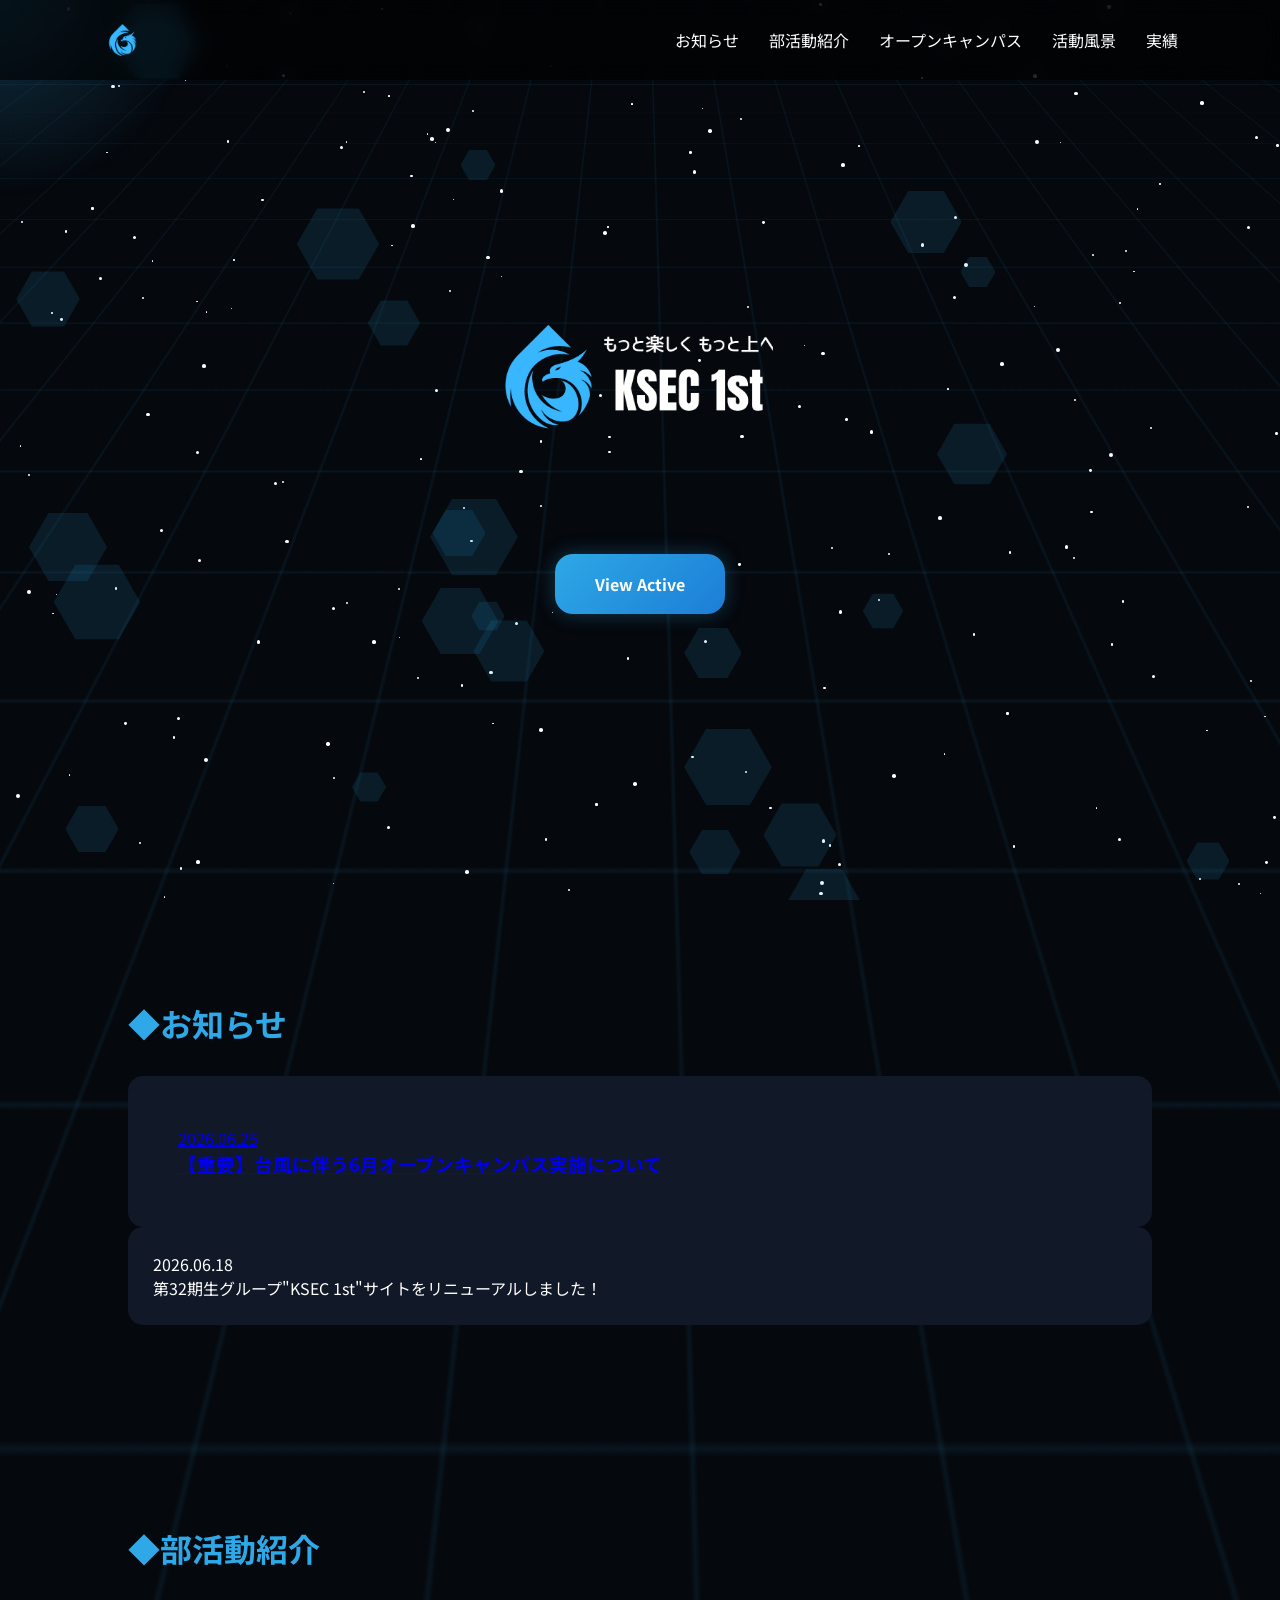
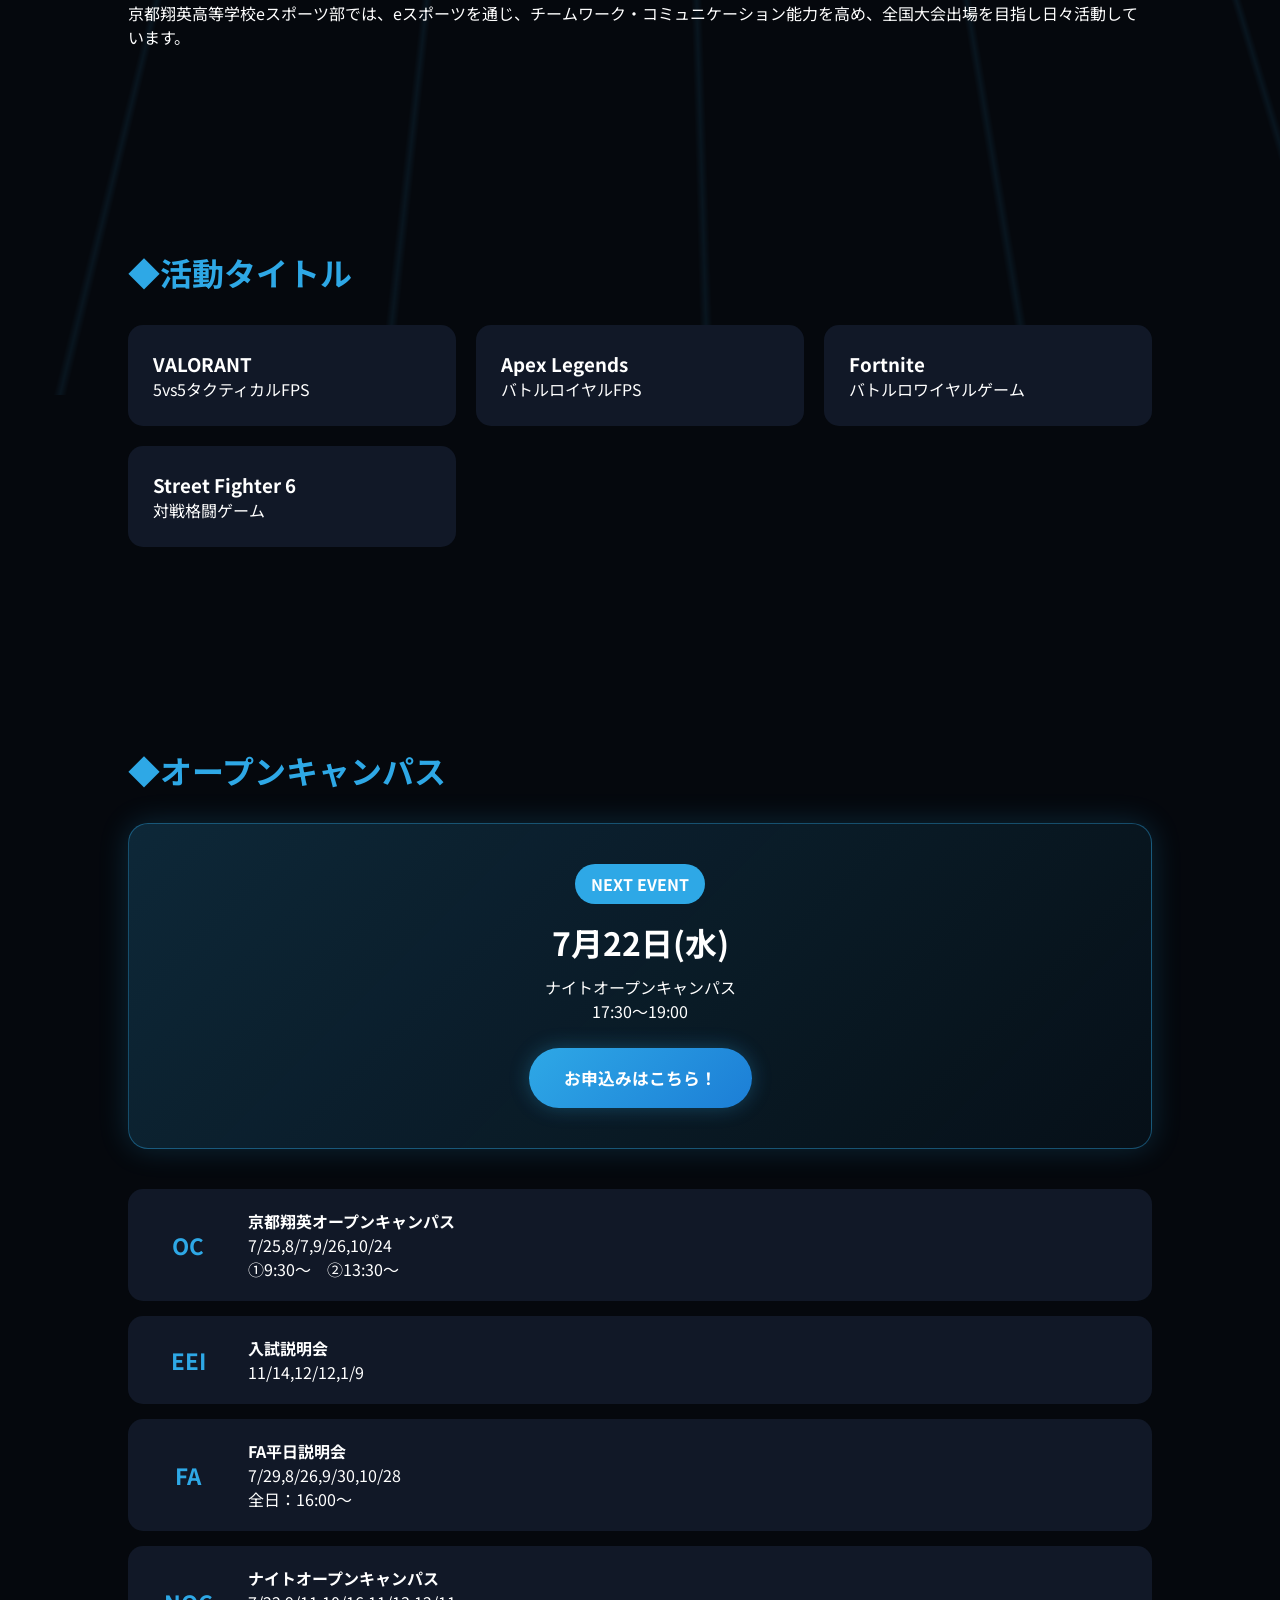
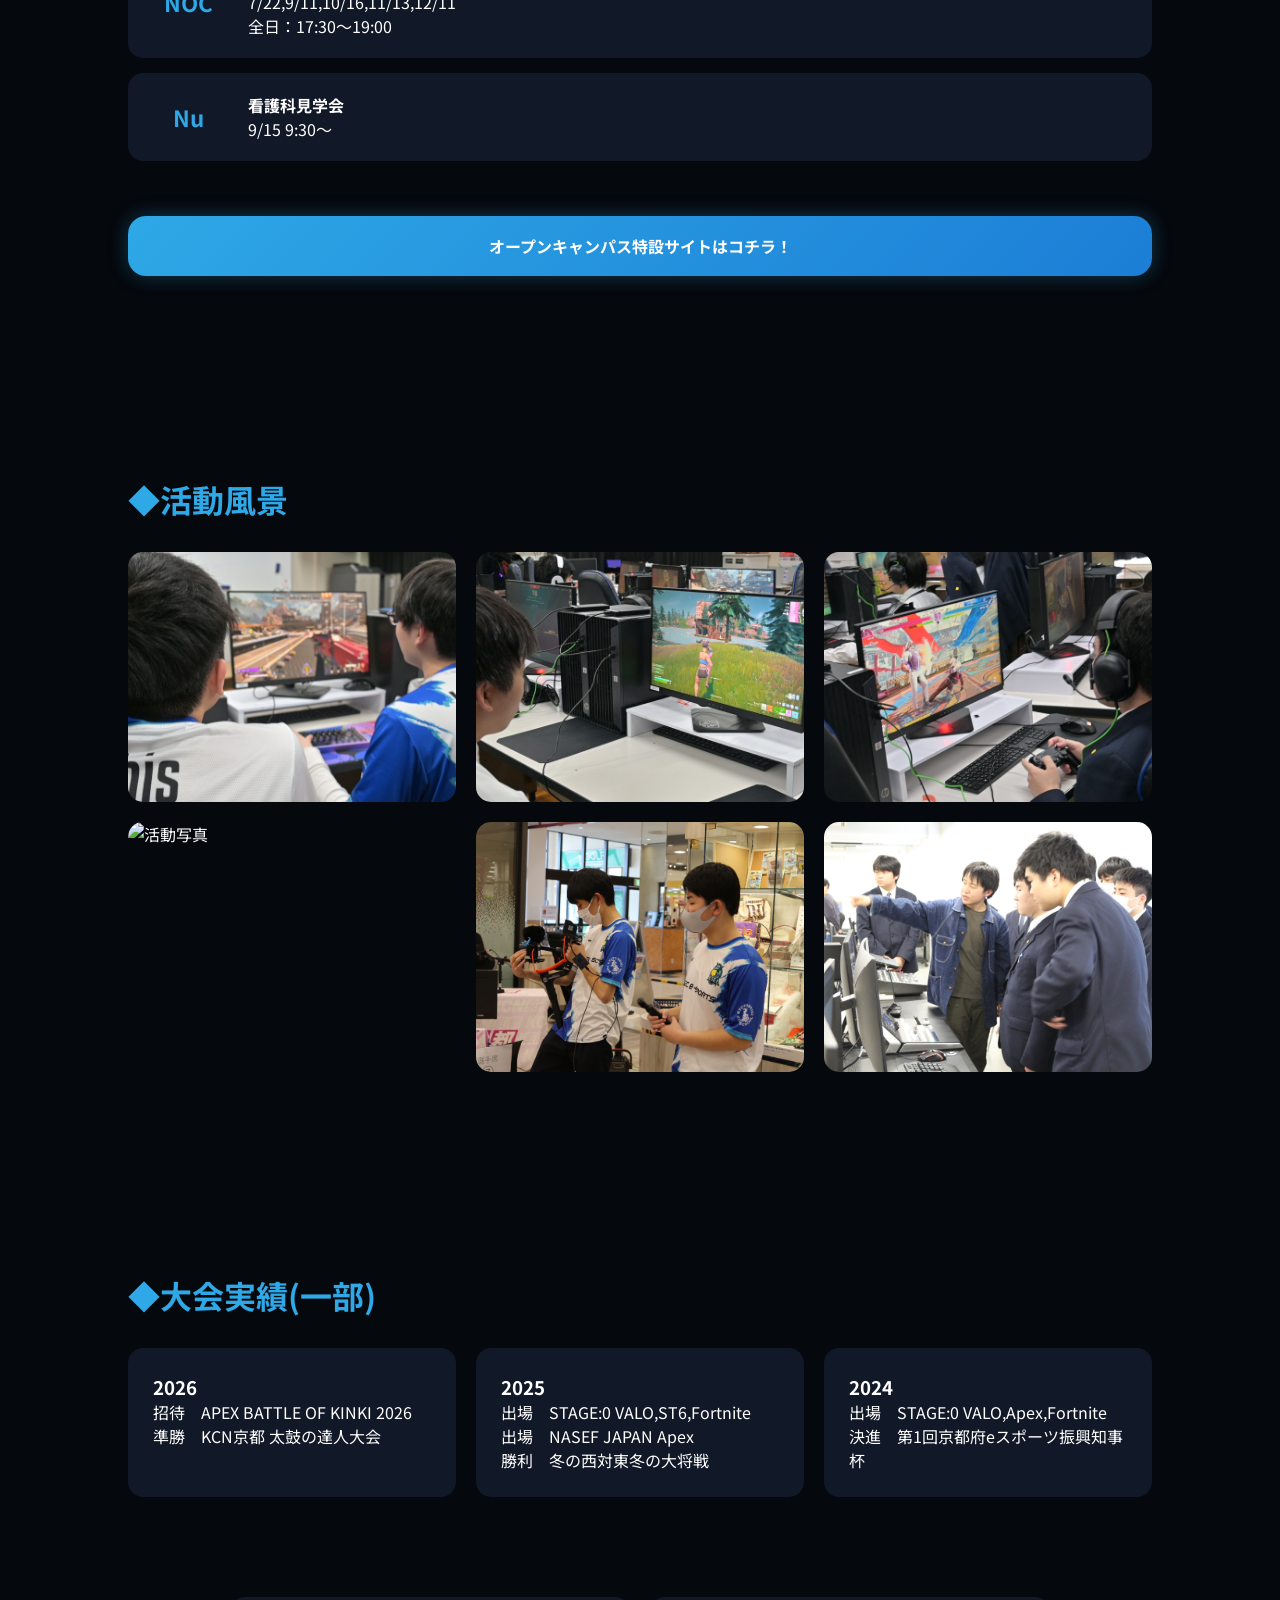
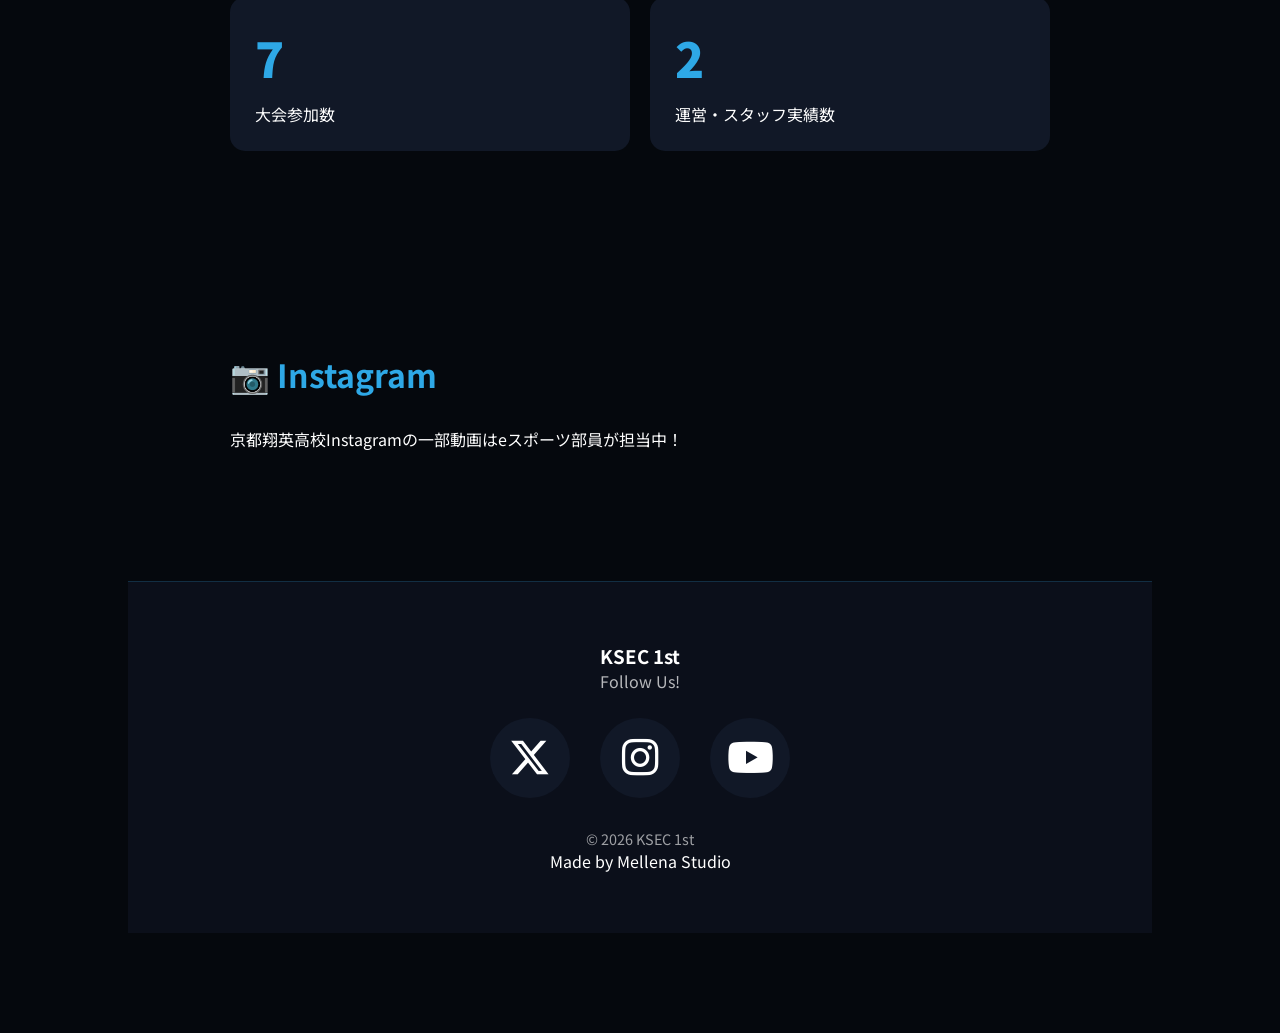
==== index.html @ f6743293 "Update index.html" ====
<!DOCTYPE html>
<html lang="ja">

<head>

<meta charset="UTF-8">
<meta name="viewport" content="width=device-width, initial-scale=1.0">

<title>KSEC 1st</title>

<link rel="stylesheet" href="style.css">

<link rel="preconnect" href="https://fonts.googleapis.com">
<link rel="preconnect" href="https://fonts.gstatic.com" crossorigin>

<link href="https://fonts.googleapis.com/css2?family=Noto+Sans+JP:wght@300;400;500;700;900&display=swap" rel="stylesheet">
<link
rel="stylesheet"
href="https://cdnjs.cloudflare.com/ajax/libs/font-awesome/6.5.2/css/all.min.css">

</head>

<body>

<!-- 星空 -->
<div id="stars"></div>

<!-- 3Dグリッド -->
<div class="grid-bg"></div>

<!-- 六角形 -->
<div id="particles"></div>

<!-- ネオンカーソル -->
<div id="cursor-glow"></div>

<header>

<div class="logo">

<img src="ksec-logo2.png" alt="KSEC">

</div>

<nav id="nav">

<a href="#news">お知らせ</a>

<a href="#about">部活動紹介</a>

<a href="#open-campus">オープンキャンパス</a>

<a href="#gallery">活動風景</a>

<a href="#results">実績</a>

</nav>

<div id="menuBtn" class="menu-btn">
☰
</div>

</header>

<!-- Hero -->

<section id="home" class="hero">

<img
src="ksec-logo.png"
alt="KSEC"
class="hero-logo glow-logo intro-logo">

<p class="catch">
もっと楽しく もっと上へ
</p>

<a href="#about" class="hero-btn">

</span>

View Active

</a>

</section>

<!-- News -->

<section id="news" class="fade">

<h2>◆お知らせ</h2>

<div class="news-wrapper">

<div class="news-card">

<a href="https://drive.google.com/file/d/1U4mfy_bOHEAbRYDK4AwfOE5Px_L6fiT7/view" class="news-link">
    <div class="news-card">
        <span class="news-date">
            2026.06.25
        </span>

        <h3>
            【重要】台風に伴う6月オープンキャンパス実施について
        </h3>
    </div>
</a>

</div>

</div>

<div class="news-card">
    
<span class="date">
2026.06.18
</span>

<p>
第32期生グループ"KSEC 1st"サイトをリニューアルしました！
</p>

</div>

</div>

</section>

<!-- About -->

<section id="about" class="fade">

<h2>◆部活動紹介</h2>

<p class="about-text">

</p>
京都翔英高等学校eスポーツ部では、eスポーツを通じ、チームワーク・コミュニケーション能力を高め、全国大会出場を目指し日々活動しています。
</p>

</section>

<!-- Games -->

<section id="games" class="fade">

<h2>◆活動タイトル</h2>

<div class="games-grid">

<div class="game-card">

<h3>VALORANT</h3>

<p>
5vs5タクティカルFPS
</p>

</div>

<div class="game-card">

<h3>Apex Legends</h3>

<p>
バトルロイヤルFPS
</p>

</div>

<div class="game-card">

<h3>Fortnite</h3>

<p>
バトルロワイヤルゲーム
</p>

</div>

<div class="game-card">

<h3>Street Fighter 6</h3>

<p>
対戦格闘ゲーム
</p>

</div>

</div>

</section>

<!-- Schedule -->

<section id="open-campus" class="fade">

  <h2>◆オープンキャンパス</h2>

  <!-- 次回開催 -->

  <div class="next-campus">

    <span class="badge">
      NEXT EVENT
    </span>

    <h3>
      7月22日(水)
    </h3>

    </h4>
      ナイトオープンキャンパス
    </h4>

    <p>
    17:30〜19:00
    </p>

<div class="campus-btn-wrapper">
    <a
      href="http://www.kyoto-shoei.ac.jp/%E5%85%A5%E8%A9%A6%E6%83%85%E5%A0%B1.html"
      target="_blank"
      class="campus-btn">

      お申込みはこちら！

    </a>
</div>

</div>

  <!-- 全日程 -->

  <div class="campus-list">

    <div class="campus-card">

       <span class="campus-date">
        OC
      </span>

      <div>
        <h4>京都翔英オープンキャンパス</h4>
        <p>7/25,8/7,9/26,10/24</p>
        </p>➀9:30～　➁13:30～</p>
      </div>

    </div>

    <div class="campus-card">

      <span class="campus-date">
        EEI
      </span>

      <div>
        <h4>入試説明会</h4>
        <p>11/14,12/12,1/9</p>
      </div>

    </div>

    <div class="campus-card">

      <span class="campus-date">
        FA
      </span>

      <div>
        <h4>FA平日説明会</h4>
        <p>7/29,8/26,9/30,10/28</p>
        </p>全日：16:00～</p>
      </div>

    </div>

    <div class="campus-card">

      <span class="campus-date">
        NOC
      </span>

      <div>
        <h4>ナイトオープンキャンパス</h4>
        <p>7/22,9/11,10/16,11/13,12/11</p>
        </p>全日：17:30～19:00</p>
      </div>

    </div>

    <div class="campus-card">

      <span class="campus-date">
        Nu
      </span>

      <div>
        <h4>看護科見学会</h4>
        <p>9/15 9:30〜</p>
      </div>

  </div>

 <div class="campus-btn-wrapper">

    <a href="open-campus.html" class="hero-btn">
        オープンキャンパス特設サイトはコチラ！
    </a>

</div>

</section>

<!-- Gallery -->

<section id="gallery" class="fade">

<h2>◆活動風景</h2>

<div class="gallery">

<img src="photo2.JPG" alt="活動写真">

<img src="photo4.JPG" alt="活動写真">

<img src="photo6.JPG" alt="活動写真">

<img src="photo1.jpg" alt="活動写真">

<img src="photo3.JPG" alt="活動写真">

<img src="photo5.JPG" alt="活動写真">

</div>

</section>

<!-- Results -->

<section id="results" class="fade">

<h2>◆大会実績(一部)</h2>

<div class="results-grid">

<div class="result-card">

<h3>2026</h3>

<p>
招待　APEX BATTLE OF KINKI 2026
</p>

<p>
準勝　KCN京都 太鼓の達人大会
</p>

</div>

<div class="result-card">

<h3>2025</h3>

<p>
出場　STAGE:0 VALO,ST6,Fortnite
</p>

<p>
出場　NASEF JAPAN Apex
</p>

<p>
勝利　冬の西対東冬の大将戦
</p>
</div>

<div class="result-card">

<h3>2024</h3>

<p>
出場　STAGE:0 VALO,Apex,Fortnite
</p>

<p>
決進　第1回京都府eスポーツ振興知事杯
</p>

</div>

</div>

<!-- Stats -->

<section class="stats fade">

<div class="stat-card">

<span class="counter" data-target="30">
0
</span>

<p>
大会参加数
</p>

</div>

<div class="stat-card">

<span class="counter" data-target="6">
0
</span>

<p>
運営・スタッフ実績数
</p>

</div>

</section>

<!-- Instagram -->

<section id="instagram" class="fade">

    <h2>📷 Instagram</h2>

    <p class="insta-text">

    </p>
        京都翔英高校Instagramの一部動画はeスポーツ部員が担当中！
    </p>

    <script src="https://static.elfsight.com/platform/platform.js" async></script>

    <div
        class="elfsight-app-819b31e4-24ea-409b-ba57-4400c24d11ab"
        data-elfsight-app-lazy>
    </div>

</section>

<footer>

    <h3>KSEC 1st</h3>

    <p class="footer-message">
        Follow Us!
    </p>

    <div class="social-links">

        <a href="https://x.com/kyoto_shoei"
           target="_blank"
           class="x">

            <i class="fa-brands fa-x-twitter"></i>

        </a>

        <a href="https://www.instagram.com/kyotoshoei_highschool_info/"
           target="_blank"
           class="instagram">

            <i class="fa-brands fa-instagram"></i>

        </a>

        <a href="https://www.youtube.com/@masayume6021"
           target="_blank"
           class="youtube">

            <i class="fa-brands fa-youtube"></i>

        </a>

    </div>

    <p class="copyright">
        © 2026 KSEC 1st
    </p>

    <p>
        Made by Mellena Studio
    </p>
</footer>

<script src="script.js"></script>

</body>

</html>
---- style.css ----
html,
body{
    overflow-x: clip;
}

/* ==========================
   RESET
========================== */

*{
margin:0;
padding:0;
box-sizing:border-box;
scroll-behavior:smooth;
}

:root{

--main:#2EA8E6;
--bg:#05080d;
--card:#111827;
--text:#ffffff;

}

body{

background:var(--bg);
color:var(--text);

font-family:
"Noto Sans JP",
sans-serif;

overflow-x:hidden;

}

/* ==========================
   星空
========================== */

#stars{

position:fixed;
top:0;
left:0;

width:100%;
height:100%;

z-index:-5;

pointer-events:none;

}

.star{

position:absolute;

background:white;

border-radius:50%;

animation:
twinkle 3s infinite alternate;

}

@keyframes twinkle{

0%{
opacity:.2;
}

100%{
opacity:1;
}

}

/* ==========================
   3D GRID
========================== */

.grid-bg{

position:fixed;

width:100%;
height:100%;

top:0;
left:0;

background:

linear-gradient(
rgba(46,168,230,.08) 1px,
transparent 1px
),

linear-gradient(
90deg,
rgba(46,168,230,.08) 1px,
transparent 1px
);

background-size:50px 50px;

transform:
perspective(1000px)
rotateX(70deg);

transform-origin:top;

animation:
gridMove 10s linear infinite;

z-index:-4;

}

@keyframes gridMove{

0%{
background-position:0 0;
}

100%{
background-position:0 50px;
}

}

/* ==========================
   HEX PARTICLES
========================== */

#particles{

position:fixed;

width:100%;
height:100%;

z-index:-3;

overflow:hidden;

pointer-events:none;

}

.hex{

position:absolute;

width:60px;
height:60px;

background:
rgba(46,168,230,.12);

clip-path:
polygon(
25% 6.7%,
75% 6.7%,
100% 50%,
75% 93.3%,
25% 93.3%,
0% 50%
);

animation:
floatHex linear infinite;

}

@keyframes floatHex{

0%{

transform:
translateY(0)
rotate(0deg);

}

50%{

transform:
translateY(-80px)
rotate(180deg);

}

100%{

transform:
translateY(0)
rotate(360deg);

}

}

/* ==========================
   CURSOR GLOW
========================== */

#cursor-glow{

position:fixed;

width:400px;
height:400px;

border-radius:50%;

background:
radial-gradient(
circle,
rgba(46,168,230,.25),
transparent 70%
);

pointer-events:none;

transform:
translate(-50%,-50%);

z-index:-1;

}

/* ==========================
   HEADER
========================== */

header{

position:fixed;

width:100%;

padding:20px 8%;

display:flex;

justify-content:space-between;

align-items:center;

background:
rgba(0,0,0,.6);

backdrop-filter:
blur(10px);

z-index:1000;

}

.logo{

display:flex;

align-items:center;

gap:10px;

font-weight:700;

font-size:1.2rem;

}

.logo img{

width:40px;

}

nav{

display:flex;

gap:30px;

}

nav a{

color:white;

text-decoration:none;

transition:.3s;

}

nav a:hover{

color:var(--main);

}

.menu-btn{

display:none;

font-size:2rem;

cursor:pointer;

}

/* ==========================
   HERO
========================== */

.hero{

height:100vh;

display:flex;

flex-direction:column;

justify-content:center;

align-items:center;

text-align:center;

padding:0 20px;

}

.hero h1{

font-size:5rem;

font-weight:900;

margin-top:20px;

}

.catch{

font-size:1.4rem;

margin-top:15px;

opacity:0;

animation:
fadeUp 1s ease forwards;

animation-delay:2.8s;

}

/* ==========================
   LOGO
========================== */

.hero-logo{

width:300px;

max-width:70%;

}

.intro-logo{

opacity:0;

animation:

eagleEntrance 3s ease-out forwards,

landingGlow 1.5s ease-out 2.3s,

floatLogo 5s ease-in-out infinite 3s;

}

@keyframes eagleEntrance{

0%{

opacity:0;

transform:

translateX(-500px)
translateY(-150px)
rotate(-25deg)
scale(.2);

filter:blur(15px);

}

40%{

opacity:1;

transform:

translateX(80px)
translateY(-40px)
rotate(8deg)
scale(1.15);

filter:blur(0);

}

70%{

transform:

translateX(-30px)
translateY(10px)
rotate(-3deg)
scale(.95);

}

100%{

opacity:1;

transform:

translateX(0)
translateY(0)
rotate(0)
scale(1);

}

}

@keyframes landingGlow{

50%{

filter:

drop-shadow(0 0 30px #2EA8E6)

drop-shadow(0 0 80px #2EA8E6)

drop-shadow(0 0 120px #2EA8E6);

}

}

@keyframes floatLogo{

0%{
transform:translateY(0);
}

50%{
transform:translateY(-20px);
}

100%{
transform:translateY(0);
}

}

/* ==========================
   BUTTON
========================== */

.hero-btn{

display:flex;
align-items:center;
justify-content:center;
gap:12px;

margin-top:40px;

padding:18px 40px;

border-radius:18px;

text-decoration:none;

font-weight:700;
font-size:1rem;

color:white;

background:
linear-gradient(
135deg,
#2EA8E6,
#1c7ed6
);

box-shadow:
0 0 20px rgba(46,168,230,.3);

transition:
all .3s ease;

}

.hero-btn:hover{

transform:
translateY(-4px)
scale(1.03);

box-shadow:

0 0 25px rgba(46,168,230,.5),

0 0 50px rgba(46,168,230,.3);

}

.hero-btn:active{

transform:
translateY(-1px);

}

.btn-icon{

font-size:1.2rem;

}

.hero-btn{

position:relative;
overflow:hidden;

}

.hero-btn::before{

content:"";

position:absolute;

top:0;
left:-100%;

width:100%;
height:100%;

background:

linear-gradient(
90deg,
transparent,
rgba(255,255,255,.3),
transparent
);

transition:.8s;

}

.hero-btn:hover::before{

left:100%;

}

/* ==========================
   SECTION
========================== */

section{

padding:100px 10%;

}

h2{

font-size:2rem;

margin-bottom:30px;

color:var(--main);

}

/* ==========================
   CARDS
========================== */

.news-card,
.game-card,
.result-card,
.stat-card{

background:var(--card);

padding:25px;

border-radius:15px;

transition:.3s;

}

.news-card:hover,
.game-card:hover,
.result-card:hover,
.stat-card:hover{

transform:
translateY(-5px);

box-shadow:
0 0 25px rgba(46,168,230,.3);

}

.games-grid,
.results-grid,
.stats{

display:grid;

grid-template-columns:
repeat(auto-fit,minmax(250px,1fr));

gap:20px;

}

/* ==========================
   GALLERY
========================== */

.gallery{

display:grid;

grid-template-columns:
repeat(auto-fit,minmax(250px,1fr));

gap:20px;

}

.gallery img{

width:100%;

height:250px;

object-fit:cover;

border-radius:15px;

transition:.4s;

}

.gallery img:hover{

transform:
scale(1.05);

box-shadow:
0 0 30px rgba(46,168,230,.5);

}

/* ==========================
   COUNTER
========================== */

.counter{

font-size:3rem;

font-weight:900;

color:var(--main);

display:block;

margin-bottom:10px;

}

/* ==========================
   SCROLL ANIMATION
========================== */

.fade{

opacity:0;

transform:
translateY(50px);

transition:1s;

}

.fade.show{

opacity:1;

transform:
translateY(0);

}

/* ==========================
   OPEN CAMPUS
========================== */

.next-campus{

background:
linear-gradient(
135deg,
rgba(46,168,230,.2),
rgba(46,168,230,.05)
);

border:
1px solid rgba(46,168,230,.4);

padding:40px;

border-radius:20px;

margin-bottom:40px;

text-align:center;

box-shadow:
0 0 30px rgba(46,168,230,.2);

}

.badge{

display:inline-block;

padding:8px 16px;

border-radius:999px;

background:#2EA8E6;

font-weight:bold;

margin-bottom:15px;

}

.next-campus h3{

font-size:2rem;

margin-bottom:10px;

}

.campus-list{

display:flex;

flex-direction:column;

gap:15px;

}

.campus-card{

display:flex;

align-items:center;

gap:20px;

padding:20px;

background:#111827;

border-radius:15px;

transition:.3s;

}

.campus-card:hover{

transform:
translateX(8px);

box-shadow:
0 0 20px rgba(46,168,230,.3);

}

.campus-date{

min-width:80px;

text-align:center;

font-size:1.4rem;

font-weight:bold;

color:#2EA8E6;

}

/* ==========================
   OPEN CAMPUS BUTTON
========================== */

.campus-btn{

display:inline-flex;

align-items:center;
justify-content:center;

gap:10px;

width:fit-content;

margin:25px auto 0;

padding:18px 35px;

background:
linear-gradient(
135deg,
#2EA8E6,
#1c7ed6
);

color:white;

text-decoration:none;

font-size:1.05rem;
font-weight:700;

border-radius:999px;

transition:.3s;

box-shadow:
0 0 20px rgba(46,168,230,.3);

position:relative;
overflow:hidden;

}

/* 光が流れる */

.campus-btn::before{

content:"";

position:absolute;

top:0;
left:-100%;

width:100%;
height:100%;

background:

linear-gradient(
90deg,
transparent,
rgba(255,255,255,.4),
transparent
);

transition:.8s;

}

.campus-btn:hover::before{

left:100%;

}

.campus-btn:hover{

transform:
translateY(-4px)
scale(1.03);

box-shadow:

0 0 30px rgba(46,168,230,.5),

0 0 60px rgba(46,168,230,.3);

}

/*************************
 OPEN CAMPUS TITLE
*************************/

.campus-title{

    width:1000px;

    max-width:95%;

    height:auto;

    display:block;

    margin:50px auto 20px;

    filter:
        drop-shadow(0 0 15px rgba(46,168,230,.6))
        drop-shadow(0 0 35px rgba(46,168,230,.4));

    animation:
        titleAppear 1.2s ease,
        titleFloat 4s ease-in-out infinite 1.2s;

}

/* 登場演出 */

@keyframes titleAppear{

    from{

        opacity:0;

        transform:
            translateY(40px)
            scale(.9);

    }

    to{

        opacity:1;

        transform:
            translateY(0)
            scale(1);

    }

}

/* ふわっと浮く */

@keyframes titleFloat{

    0%{
        transform:translateY(0);
    }

    50%{
        transform:translateY(-10px);
    }

    100%{
        transform:translateY(0);
    }

}

@media(max-width:820px){

    .campus-title{

        width:95%;

    }

}

/*************************
 OPEN CAMPUS BUTTON 2
*************************/

.campus-view-wrapper{

    display:flex;

    justify-content:center;

    margin-top:35px;

}

.campus-view-btn{

    position:relative;

    display:flex;

    align-items:center;

    gap:15px;

    padding:18px 38px;

    border:2px solid #2EA8E6;

    border-radius:999px;

    color:#fff;

    text-decoration:none;

    font-weight:700;

    letter-spacing:1px;

    overflow:hidden;

    transition:.4s;

    background:
    rgba(46,168,230,.08);

    backdrop-filter:blur(10px);

    box-shadow:
    0 0 20px rgba(46,168,230,.2);

}

.campus-view-btn::before{

    content:"";

    position:absolute;

    top:0;
    left:-120%;

    width:120%;
    height:100%;

    background:

    linear-gradient(
        90deg,
        transparent,
        rgba(255,255,255,.3),
        transparent
    );

    transition:.8s;

}

.campus-view-btn:hover::before{

    left:120%;

}

.campus-view-btn:hover{

    transform:
    translateY(-5px);

    box-shadow:
    0 0 30px rgba(46,168,230,.5),
    0 0 60px rgba(46,168,230,.3);

    background:
    rgba(46,168,230,.15);

}

.campus-view-btn svg{

    transition:.3s;

}

.campus-view-btn:hover svg{

    transform:
    translateX(8px);

}

/*************************
 OPEN CAMPUS Pages Font
*************************/

.campus-hero h2{

    font-family:'Ramabhadra', sans-serif;

    font-size:4.5rem;

    font-style:italic;

    transform:skewX(-12deg);

    letter-spacing:5px;

    color:white;

    text-shadow:
        0 0 10px #2EA8E6,
        0 0 25px #2EA8E6,
        0 0 50px #2EA8E6;

}

/* ==========================
   STAR
========================== */

.shooting-star{

position:fixed;

width:150px;
height:2px;

background:
linear-gradient(
90deg,
#ffffff,
#2EA8E6,
transparent
);

transform:rotate(-35deg);

pointer-events:none;

z-index:-2;

animation:
shoot 2s linear forwards;

}

@keyframes shoot{

0%{

opacity:0;

transform:
translate(0,0)
rotate(-35deg);

}

10%{

opacity:1;

}

100%{

opacity:0;

transform:
translate(-1200px,600px)
rotate(-35deg);

}

}

/* ==========================
   INSTAGRAM
========================== */

#instagram{
    text-align:left;

}

.insta-text{
    text-align:left;

    margin-bottom:30px;

    opacity:.8;

    font-size:1.1rem;

}

/* Elfsight本体 */

.elfsight-app-819b31e4-24ea-409b-ba57-4400c24d11ab{
    text-align:left;

    margin-top:30px;

    border-radius:20px;

    overflow:hidden;

    box-shadow:
        0 0 25px rgba(46,168,230,.2);

}

/* スマホ対応 */

@media(max-width:768px){

    .insta-text{
        text-align:left;

        font-size:1rem;

    }

}

/* ==========================
   OpenCampas Pages CSS
========================== */
.campus-hero{

    padding-top:120px;

    box-sizing:border-box;

}

@media(max-width:768px){

    .campus-title{

        width:115%;

        max-width:none;

        margin-left:-7.5%;

        margin-top:20px;

    }

}

.campus-hero{

height:60vh;

background:

linear-gradient(
135deg,
rgba(46,168,230,.2),
rgba(0,0,0,.5)
);

}

.campus-hero h1{

font-size:4rem;

margin-bottom:20px;

}

/*************************
 OpenCampas Pages GALLERY
*************************/

.campus-gallery{

    display:grid;

    grid-template-columns:
    repeat(auto-fit,minmax(250px,1fr));

    gap:20px;

}

.campus-gallery img{

    width:100%;

    height:220px;

    object-fit:cover;

    border-radius:15px;

    transition:.3s;

}

.campus-gallery img:hover{

    transform:scale(1.05);

    box-shadow:
    0 0 25px rgba(46,168,230,.4);

}

/*************************
 OpenCampas Pages MEMORY
*************************/

.memory-grid{

    display:grid;

    grid-template-columns:
    repeat(auto-fit,minmax(280px,1fr));

    gap:25px;

}

.memory-card{

    background:#111827;

    border-radius:20px;

    overflow:hidden;

    transition:.3s;

}

.memory-card:hover{

    transform:translateY(-8px);

    box-shadow:
    0 0 25px rgba(46,168,230,.3);

}

.memory-card img{

    width:100%;

    height:220px;

    object-fit:cover;

}

.memory-card h3{

    padding:20px 20px 10px;

}

.memory-card p{

    padding:0 20px 20px;

}

/*************************
 OpenCampas Pages FAQ
*************************/

.faq{

    max-width:900px;

    margin:0 auto;

}

.faq details{

    background:#111827;

    border-radius:15px;

    margin-bottom:15px;

    padding:20px;

    transition:.3s;

}

.faq details:hover{

    box-shadow:
    0 0 20px rgba(46,168,230,.2);

}

.faq summary{

    cursor:pointer;

    font-size:1.1rem;

    font-weight:700;

    color:#2EA8E6;

}

.faq p{

    margin-top:15px;

    opacity:.9;

}

/*************************
 ACCESS MAP
*************************/

.map-container{

    margin-top:30px;

    border-radius:20px;

    overflow:hidden;

    box-shadow:
        0 0 25px rgba(46,168,230,.2);

}

.map-container iframe{

    width:100%;

    height:450px;

    border:none;

}

.access-text{

    text-align:center;

    opacity:.8;

    margin-bottom:20px;

}

.access-info{

    text-align:center;

    margin-top:20px;

    line-height:1.8;

    opacity:.9;

}

@media(max-width:768px){

    .map-container iframe{

        height:300px;

    }

}

/*************************
 FOOTER
*************************/

footer{

    padding:60px 20px;

    text-align:center;

    background:#0b0f1a;

    border-top:
    1px solid rgba(46,168,230,.2);

}

.footer-message{

    opacity:.7;

    margin-bottom:25px;

}

/*************************
 SNS
*************************/

.social-links{

    display:flex;

    justify-content:center;

    gap:30px;

    margin-bottom:30px;

}

.social-links a{

    width:80px;
    height:80px;

    font-size:2.6rem;

    display:flex;
    align-items:center;
    justify-content:center;

    border-radius:50%;

    background:#111827;

    color:white;

    text-decoration:none;

    transition:.3s;

}

.social-links a:hover{

    transform:
    translateY(-10px)
    scale(1.15);

}

/* X */

.social-links .x:hover{

    box-shadow:
    0 0 20px #ffffff,
    0 0 40px #ffffff;

}

/* Instagram */

.social-links .instagram:hover{

    box-shadow:
    0 0 20px #E1306C,
    0 0 40px #E1306C;

}

/* YouTube */

.social-links .youtube:hover{

    box-shadow:
    0 0 20px #ff0000,
    0 0 40px #ff0000;

}

/*************************
 FLOAT
*************************/

@keyframes socialFloat{

    0%{
        transform:translateY(0);
    }

    50%{
        transform:translateY(-8px);
    }

    100%{
        transform:translateY(0);
    }

}

.social-links a:nth-child(2){

    animation-delay:.5s;

}

.social-links a:nth-child(3){

    animation-delay:1s;

}

.copyright{

    opacity:.6;

    font-size:.9rem;

}
/* ==========================
   MOBILE
========================== */

@media(max-width:768px){

.menu-btn{
display:block;
}

nav{

display:none;

position:absolute;

top:80px;
right:0;

width:100%;

background:#111827;

flex-direction:column;

align-items:center;

padding:20px;

}

nav.active{
display:flex;
}

.hero h1{
font-size:3rem;
}

.catch{
font-size:1rem;
}

.hero-logo{
width:220px;
}

section{
padding:80px 5%;
}

@media(max-width:768px){

    .social-links{

        gap:20px;

    }

    .social-links a{

        width:55px;
        height:55px;

        font-size:1.5rem;

    }

}

/* ==========================
   Wide Scroll Stop
========================== */

html,
body{

width:100%;
overflow-x:hidden;

}

@media(max-width:768px){

    #cursor-glow{
        display:none;
    }

}
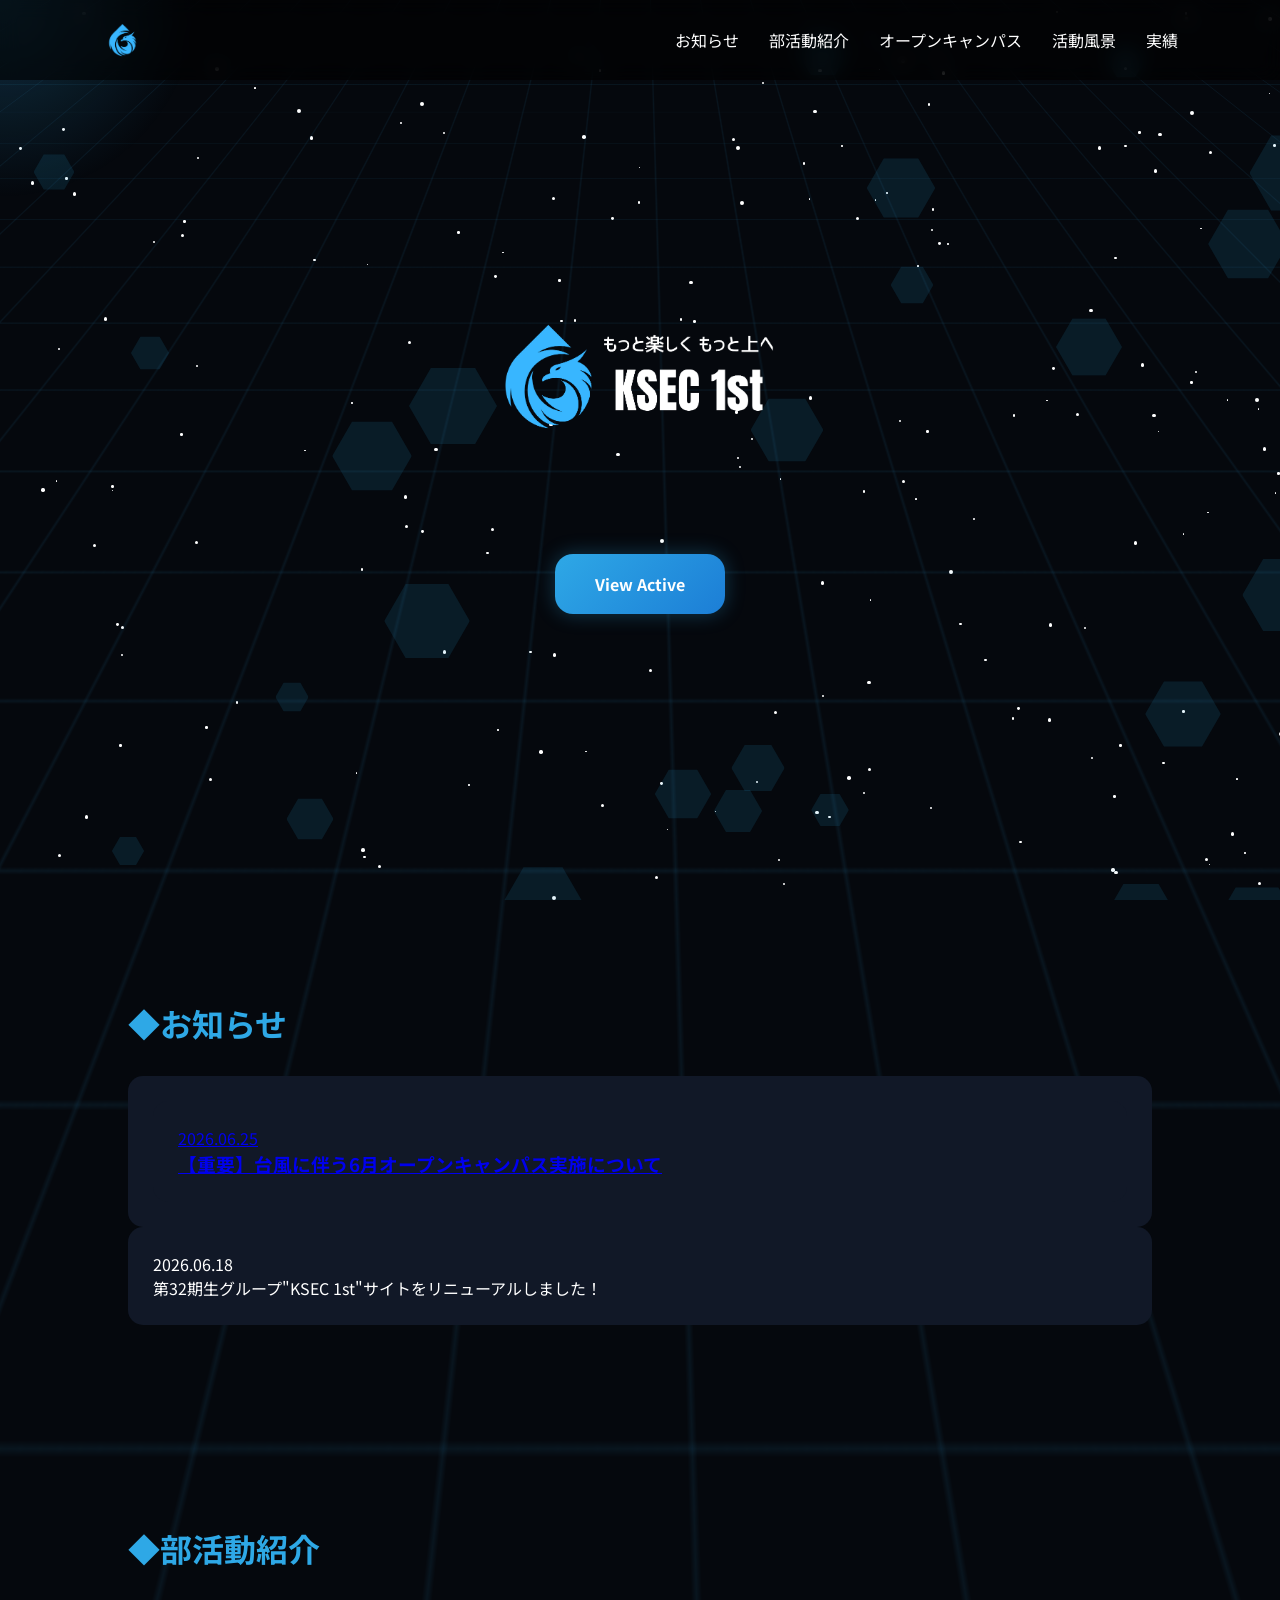
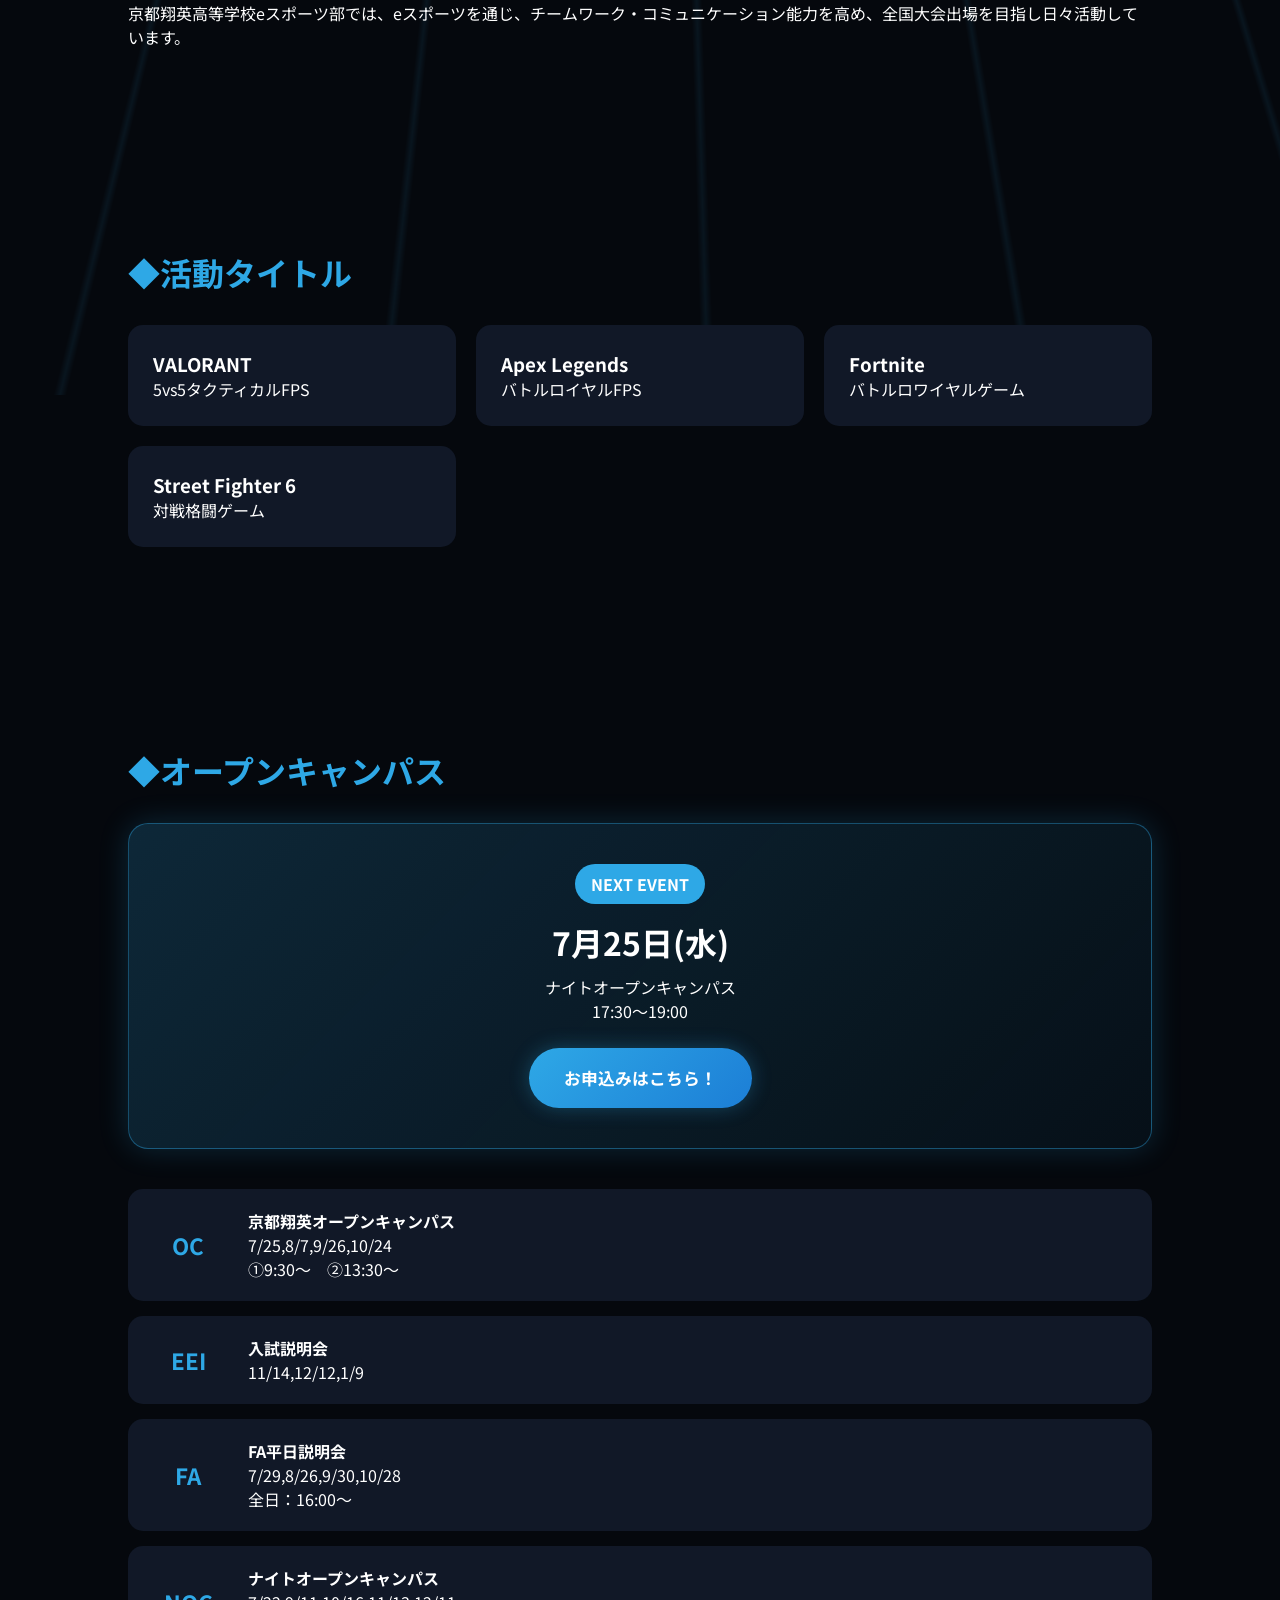
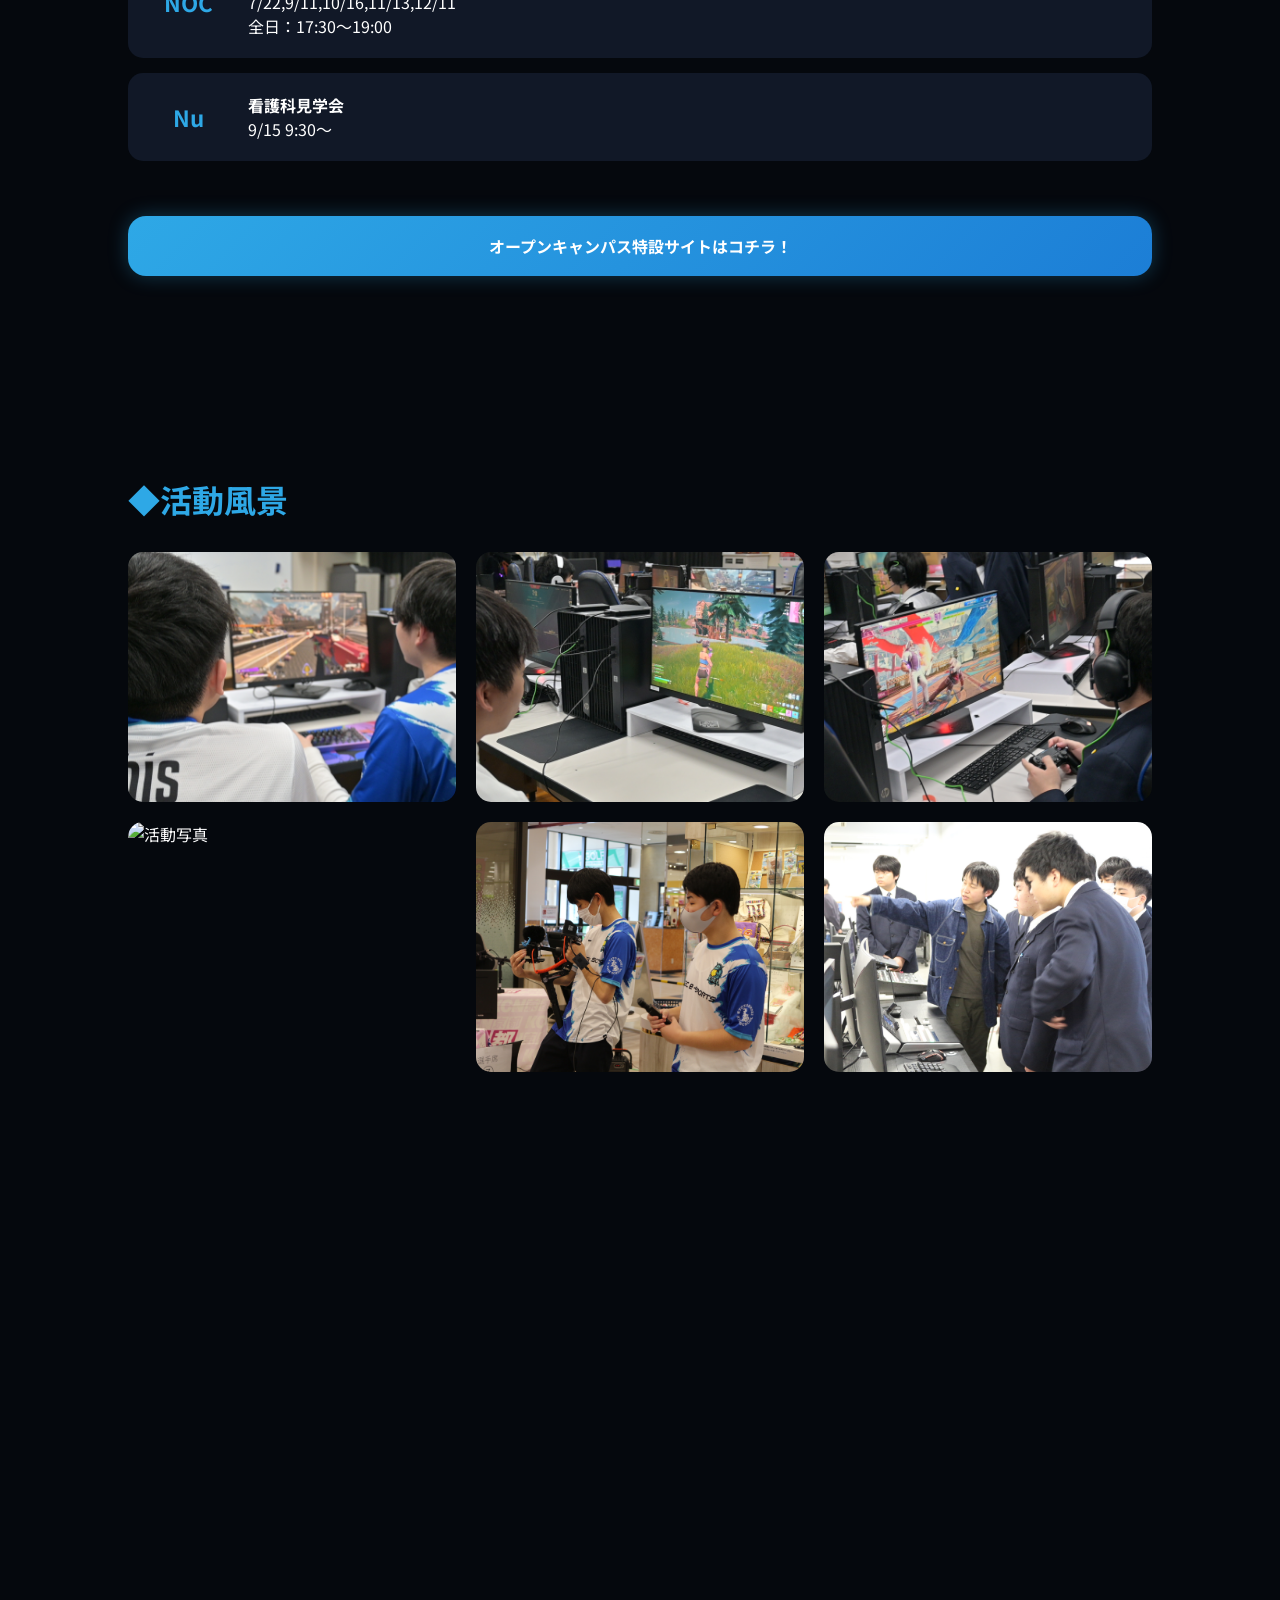
==== commit fbe8b7bb: "Update index.html" ====
--- a/index.html
+++ b/index.html
@@ -208,7 +208,7 @@
     </span>
 
     <h3>
-      7月22日(水)
+      7月25日(水)
     </h3>
 
     </h4>
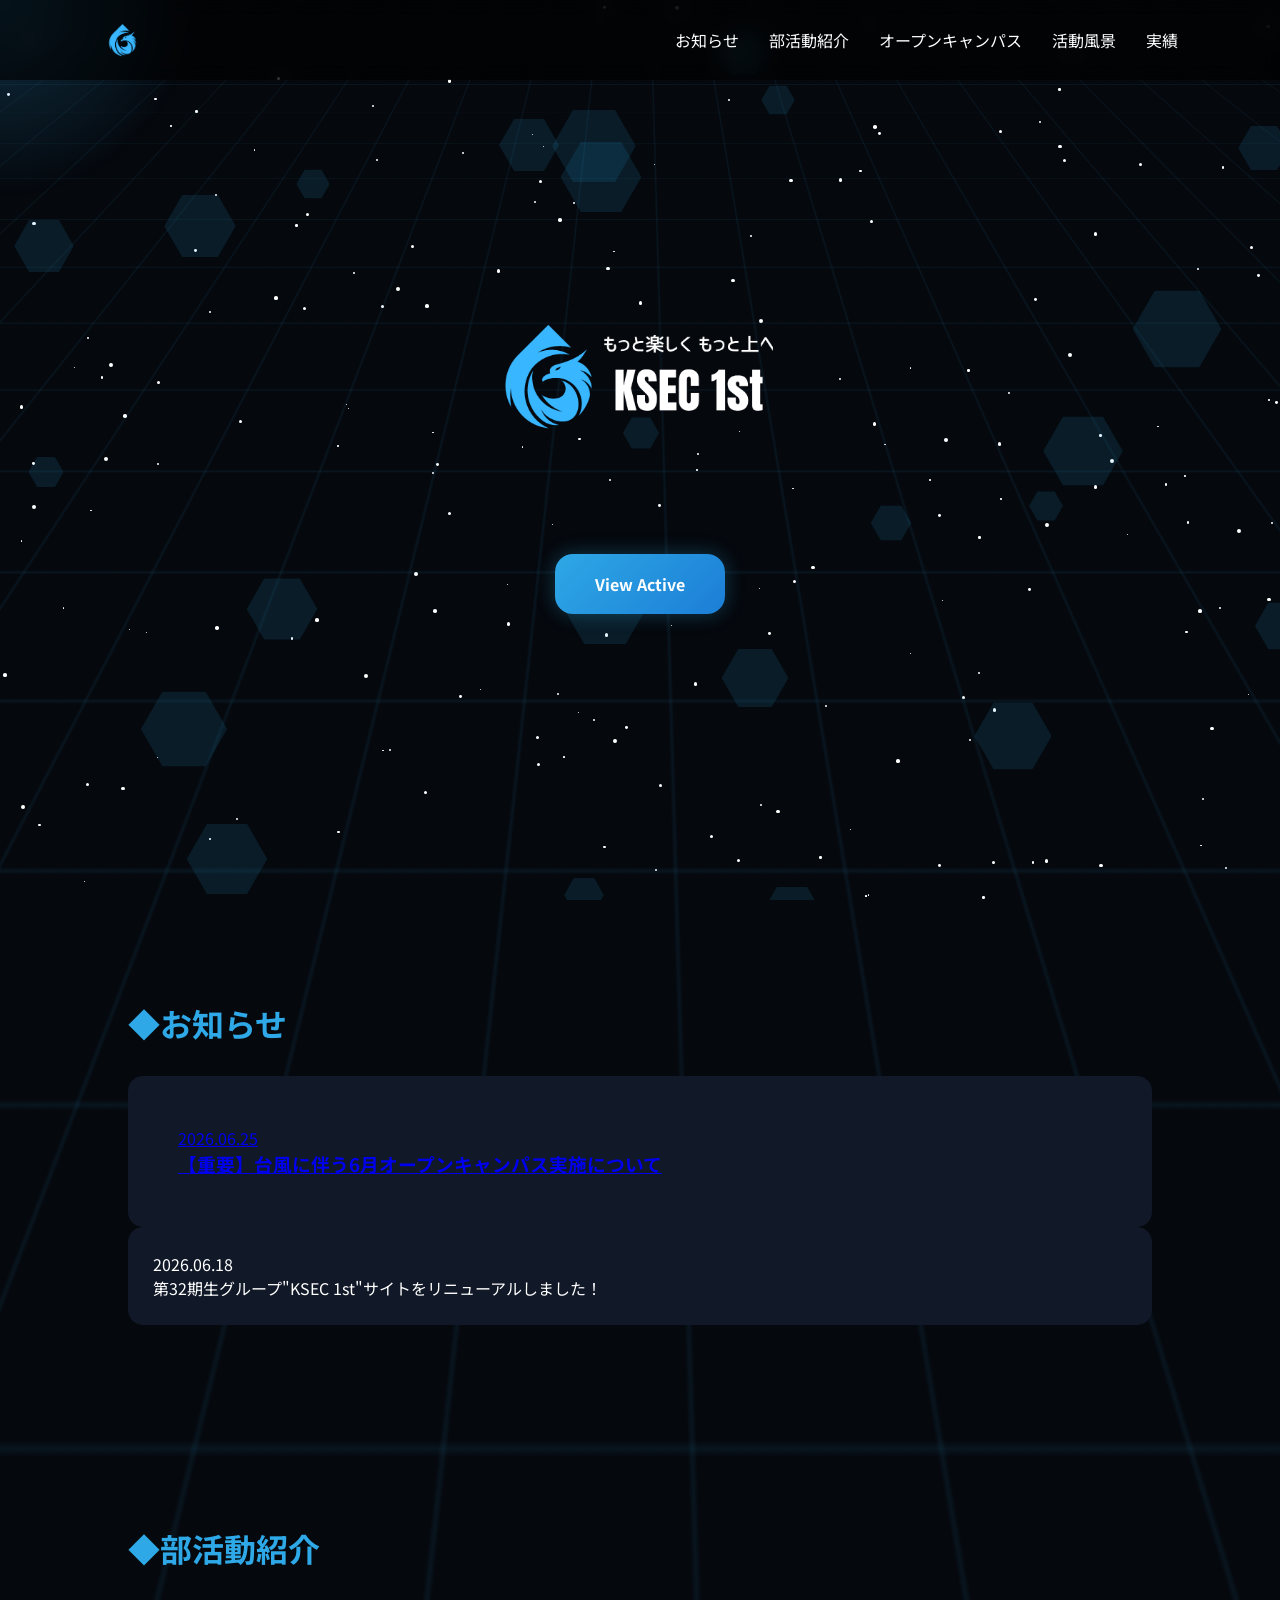
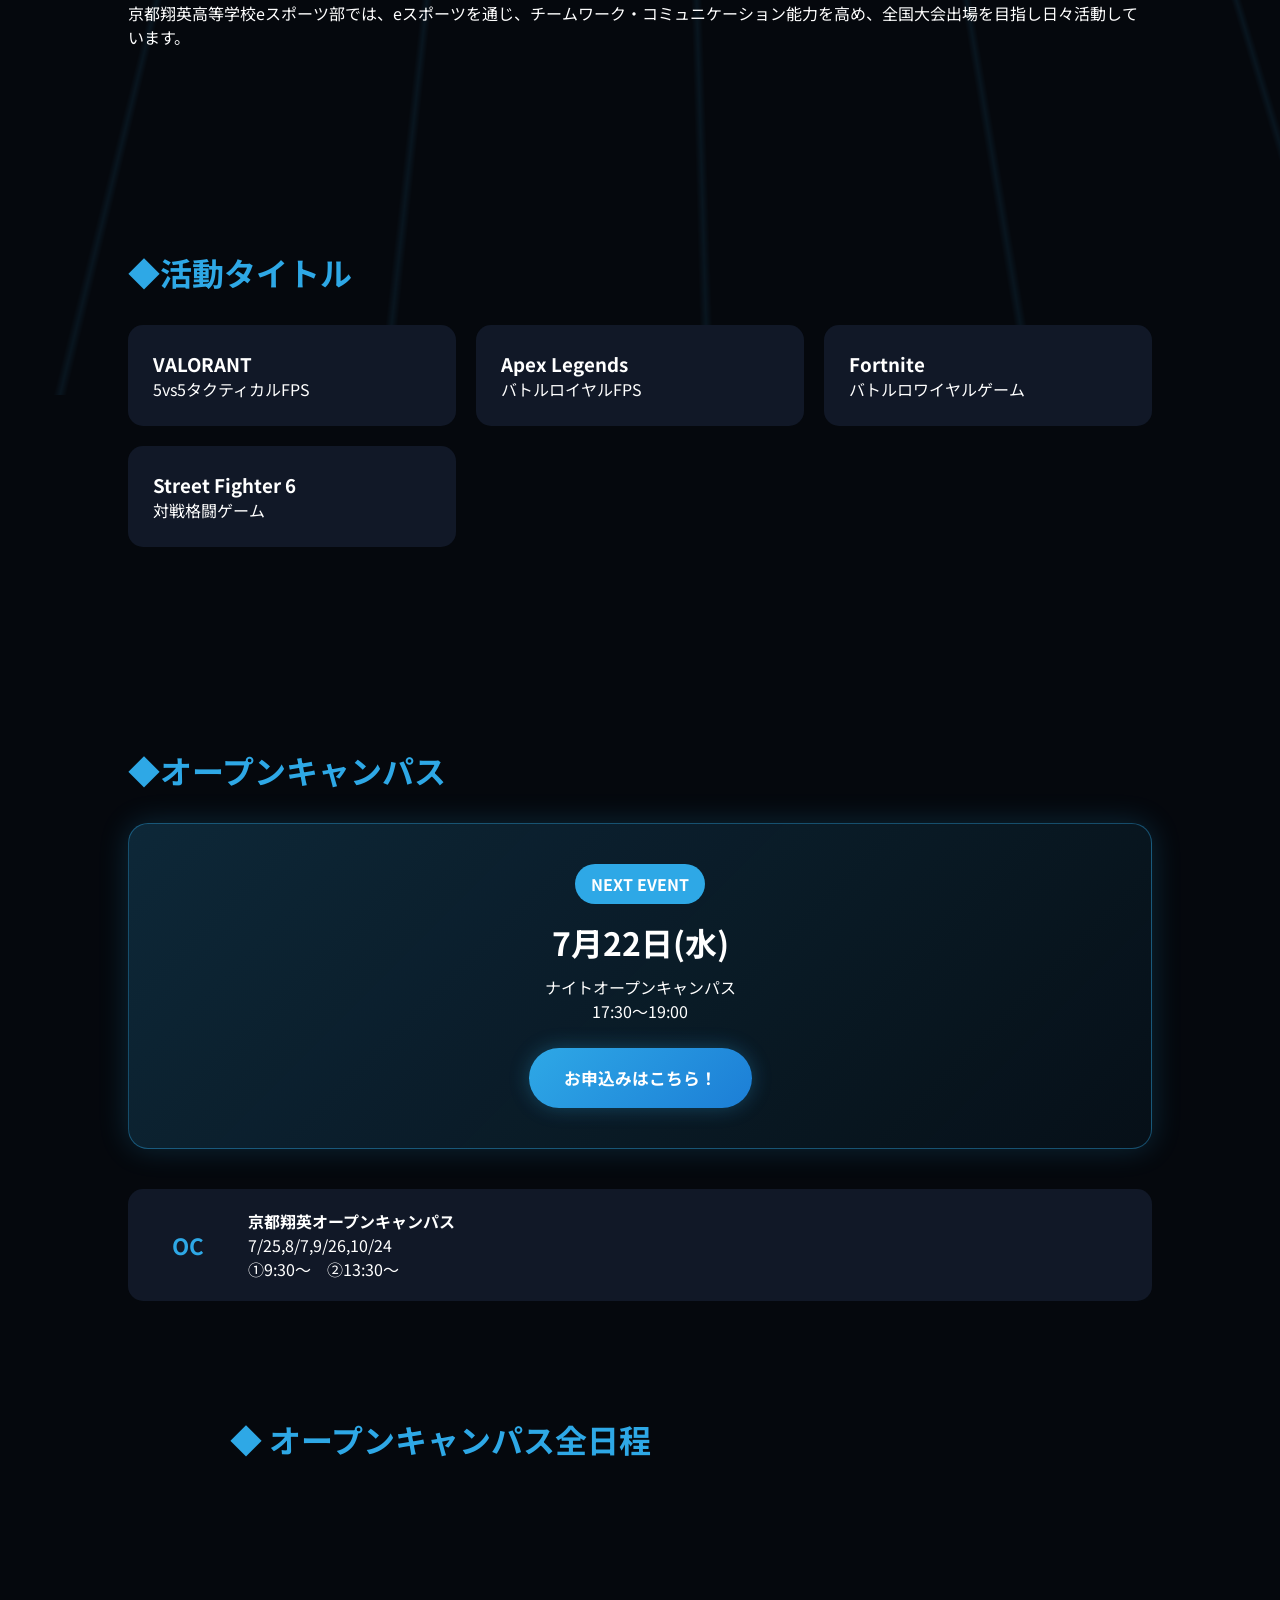
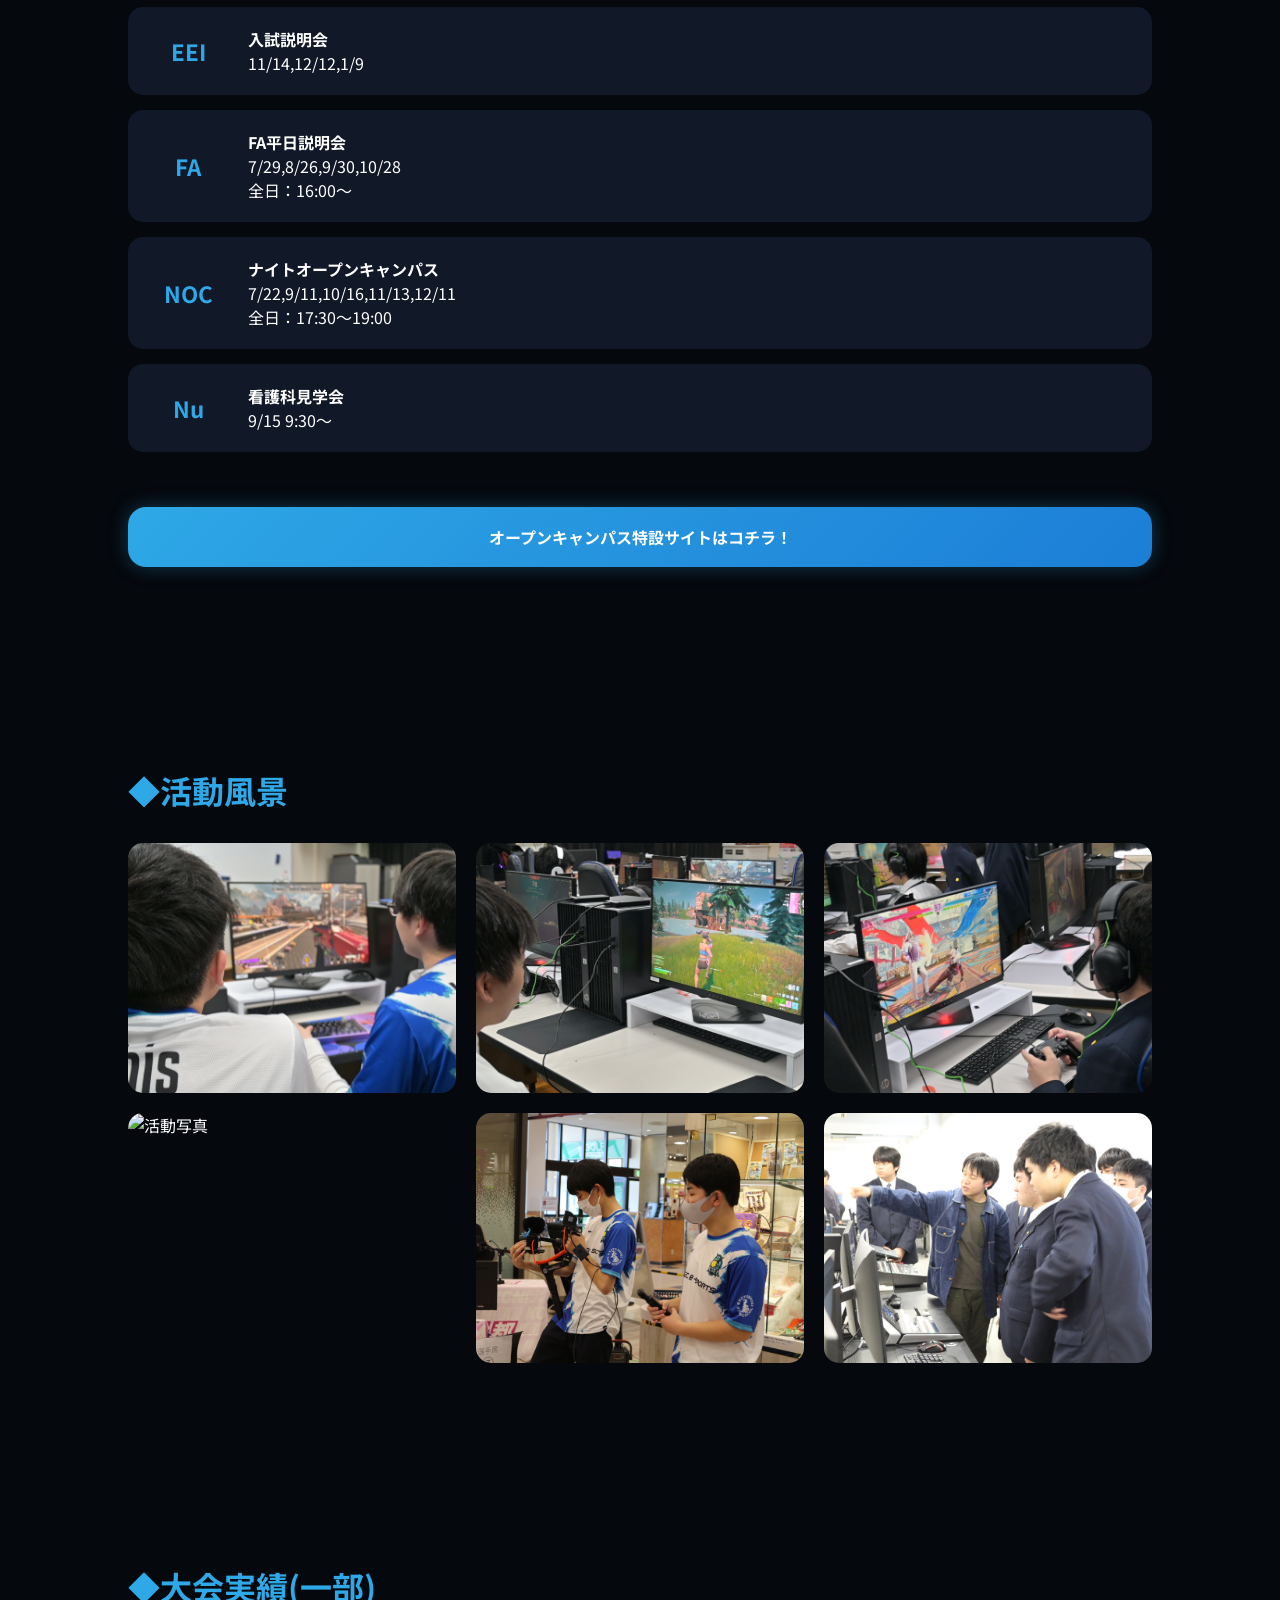
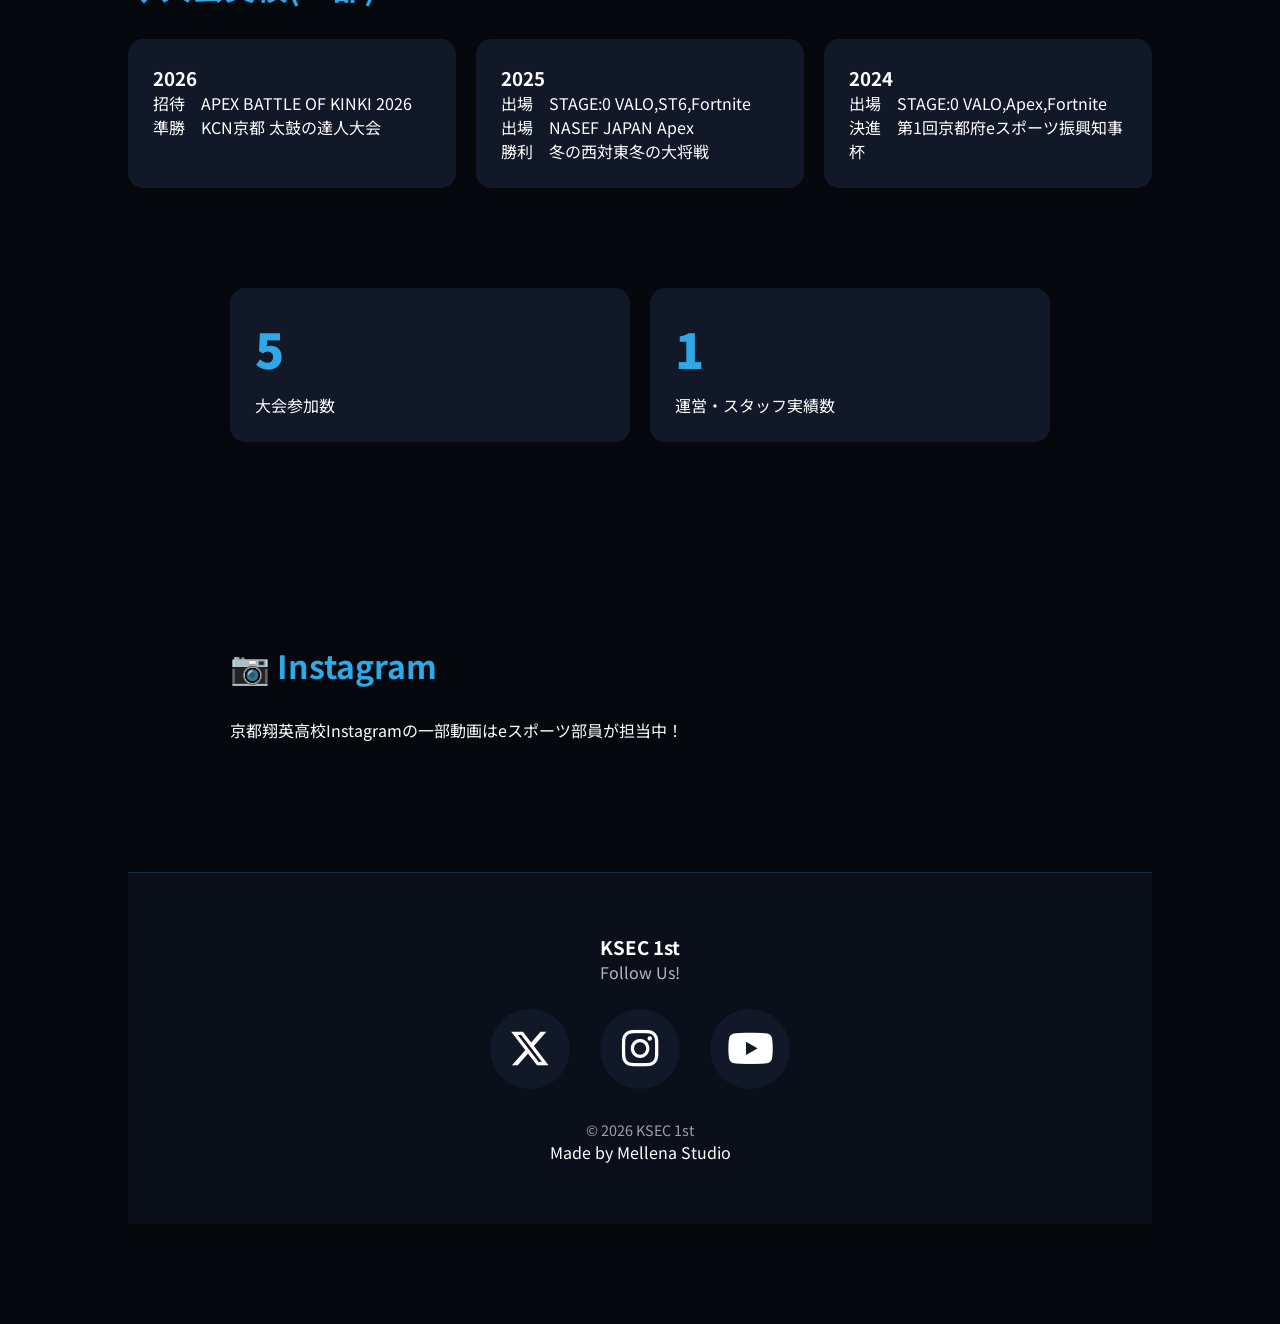
==== commit 77011e44: "Update index.html" ====
--- a/index.html
+++ b/index.html
@@ -208,7 +208,7 @@
     </span>
 
     <h3>
-      7月25日(水)
+      7月22日(水)
     </h3>
 
     </h4>
@@ -250,6 +250,16 @@
 
     </div>
 
+    <section class="fade">
+
+    <h2>◆ オープンキャンパス全日程</h2>
+
+    <div id="schedule-list" class="campus-list">
+
+    </div>
+
+</section>
+
     <div class="campus-card">
 
       <span class="campus-date">
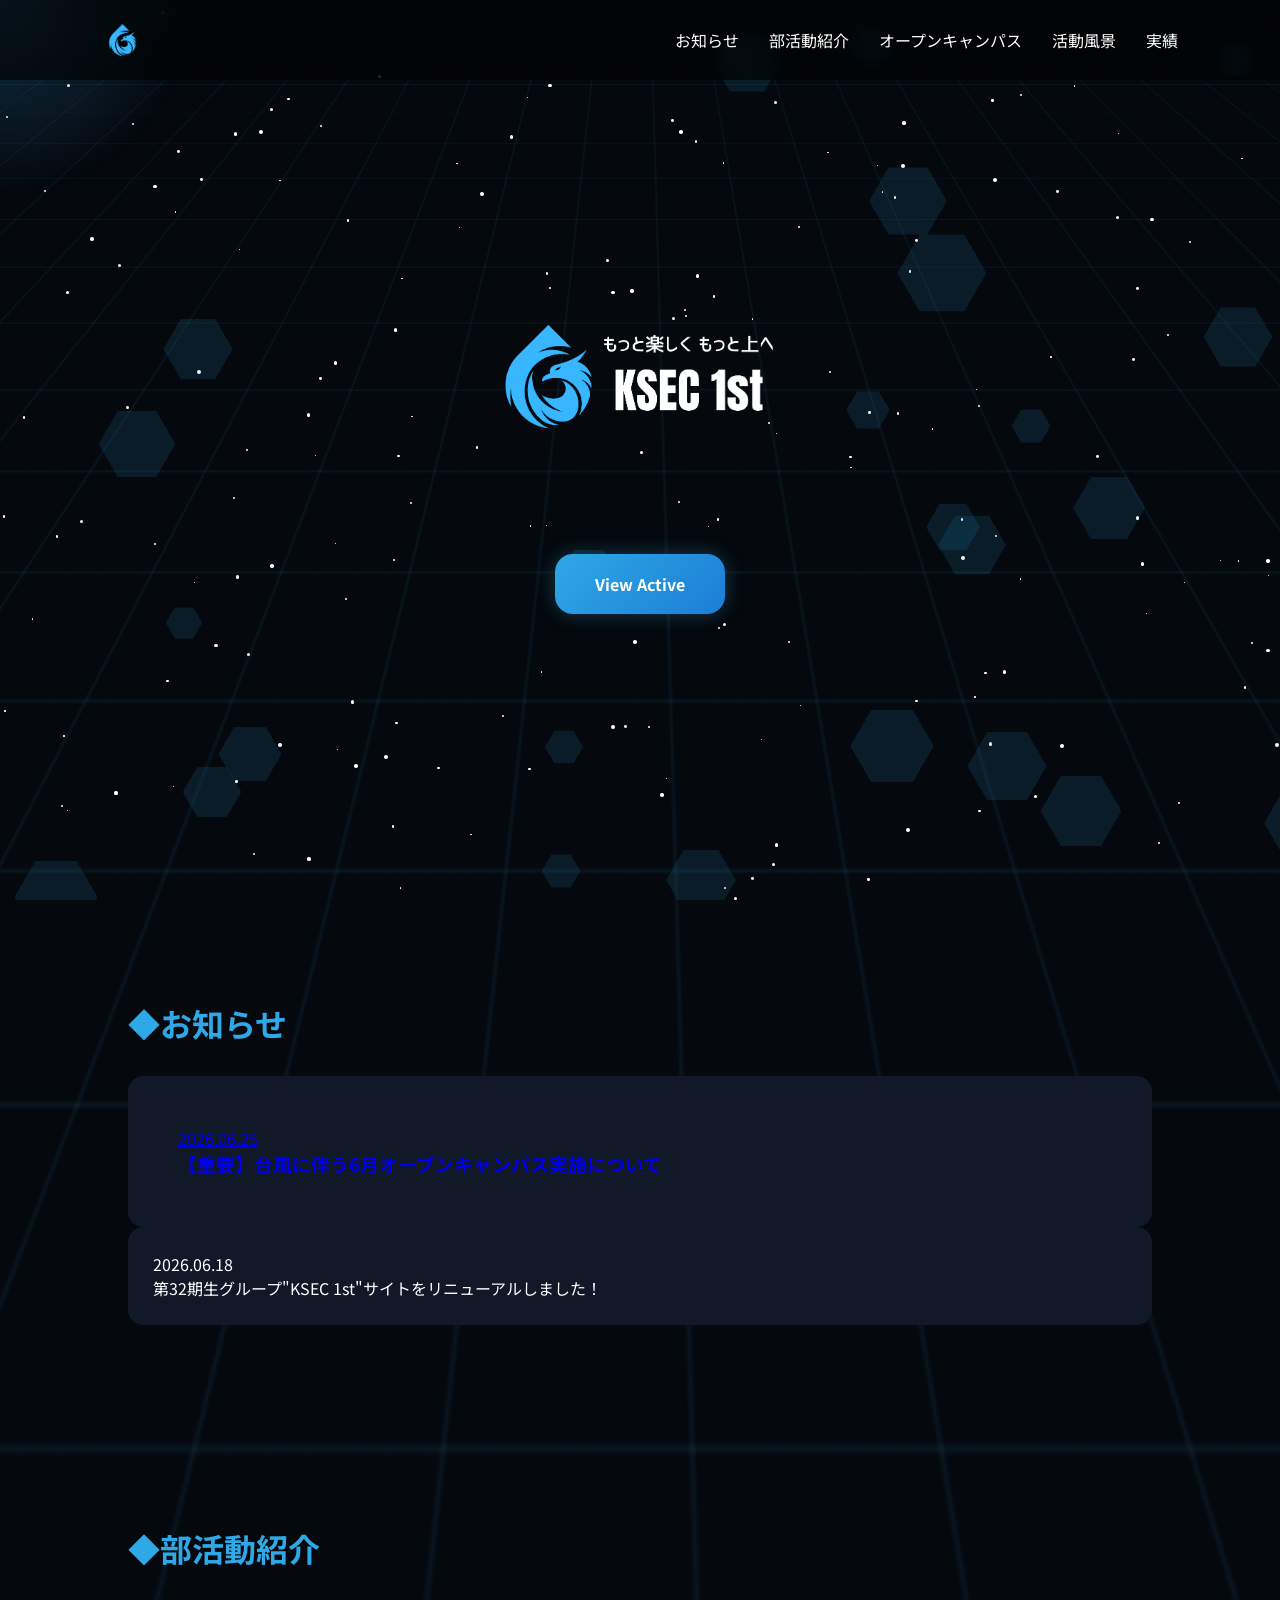
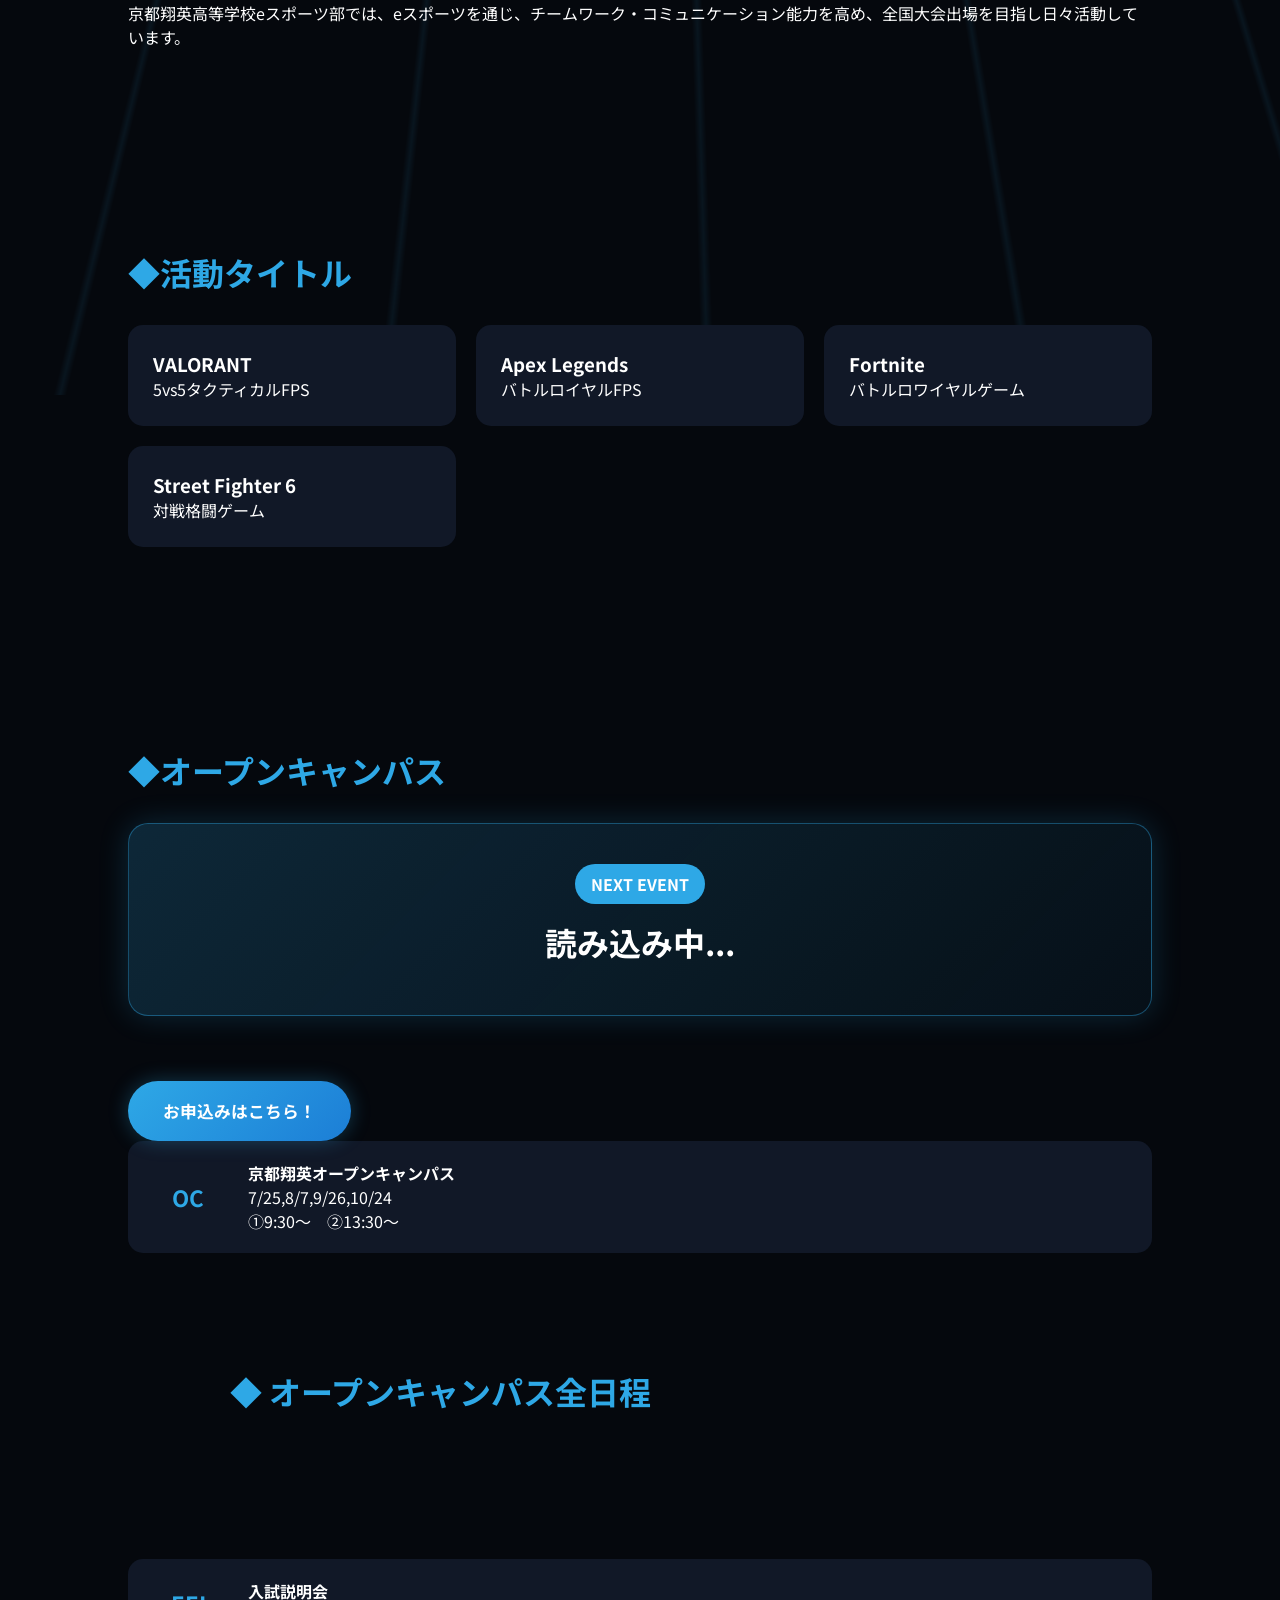
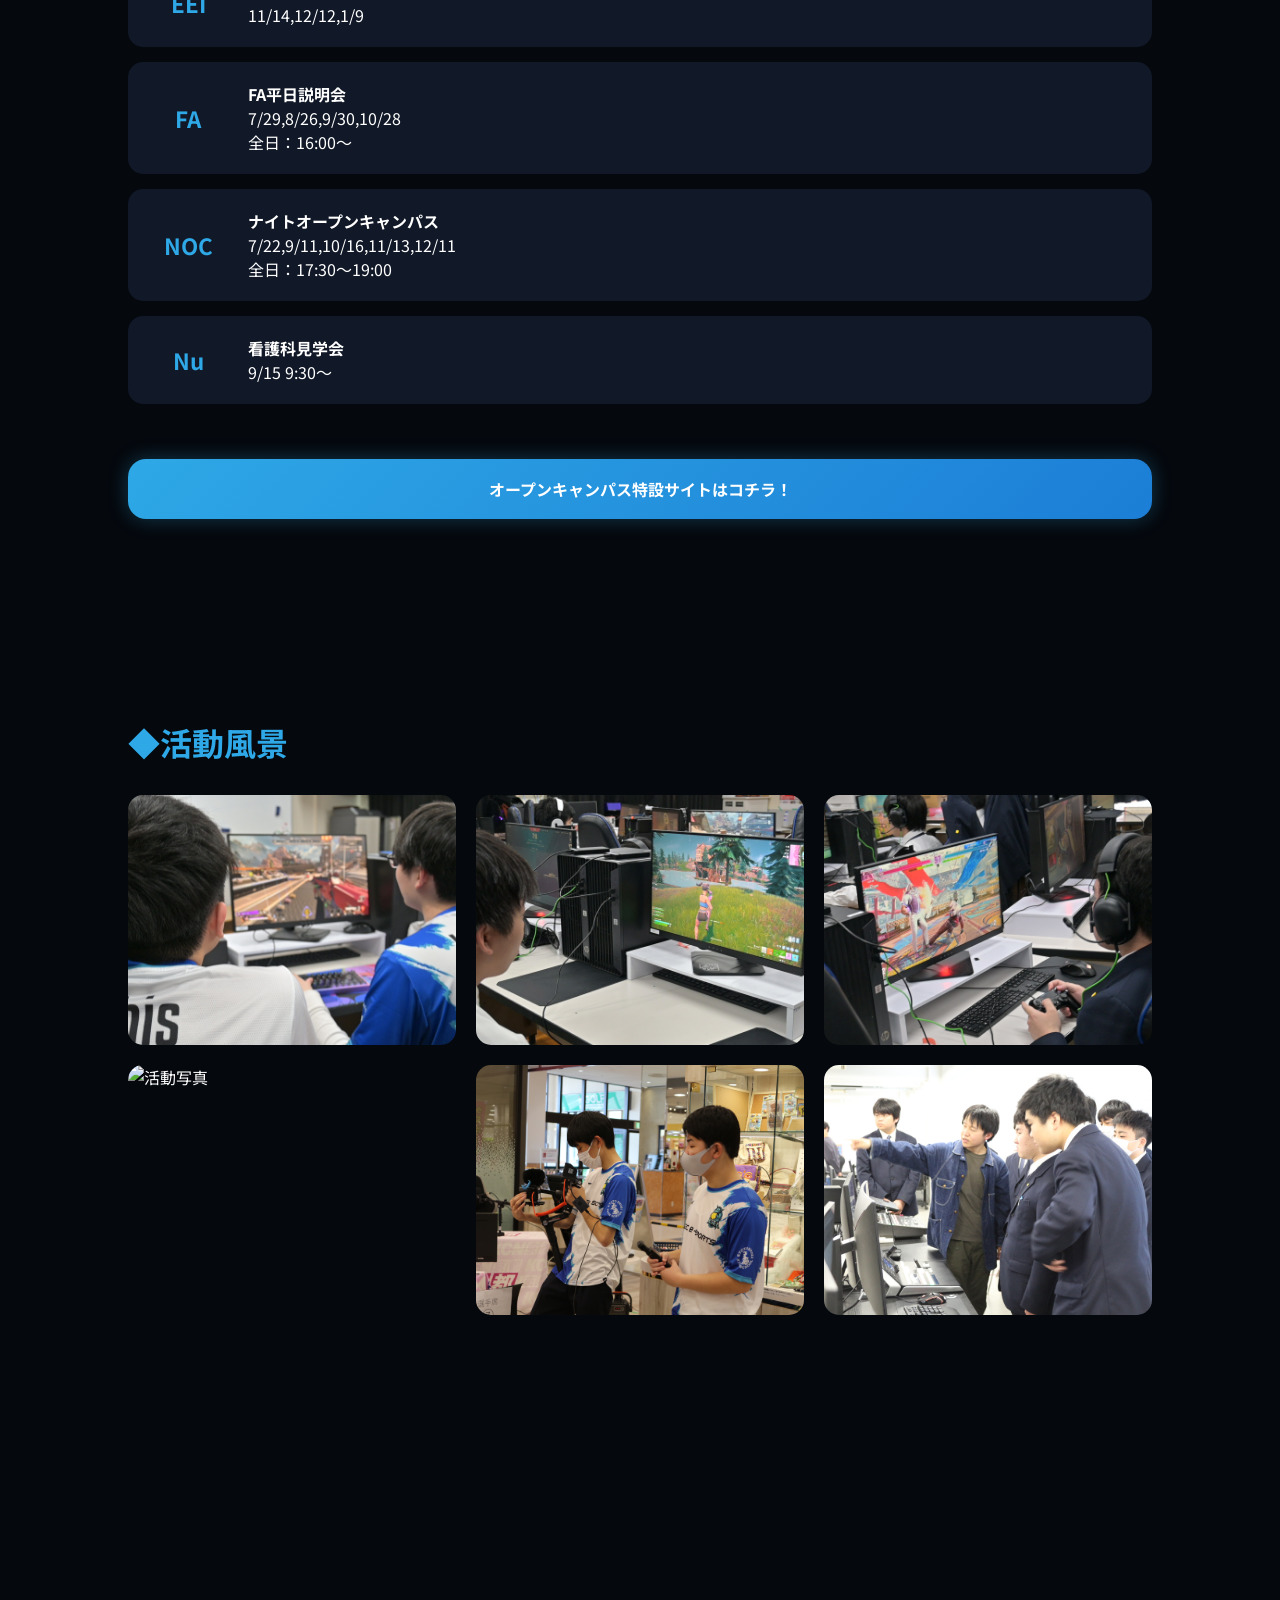
==== commit a826c12c: "Update index.html" ====
--- a/index.html
+++ b/index.html
@@ -204,20 +204,25 @@
   <div class="next-campus">
 
     <span class="badge">
-      NEXT EVENT
+
+        NEXT EVENT
+
     </span>
 
-    <h3>
-      7月22日(水)
+    <h3 id="index-next-date">
+
+        読み込み中...
+
     </h3>
 
-    </h4>
-      ナイトオープンキャンパス
-    </h4>
-
-    <p>
-    17:30〜19:00
-    </p>
+    <p id="index-next-title"></p>
+
+    <p id="index-next-time"></p>
+
+    <p id="index-countdown"
+       class="countdown"></p>
+
+</div>
 
 <div class="campus-btn-wrapper">
     <a
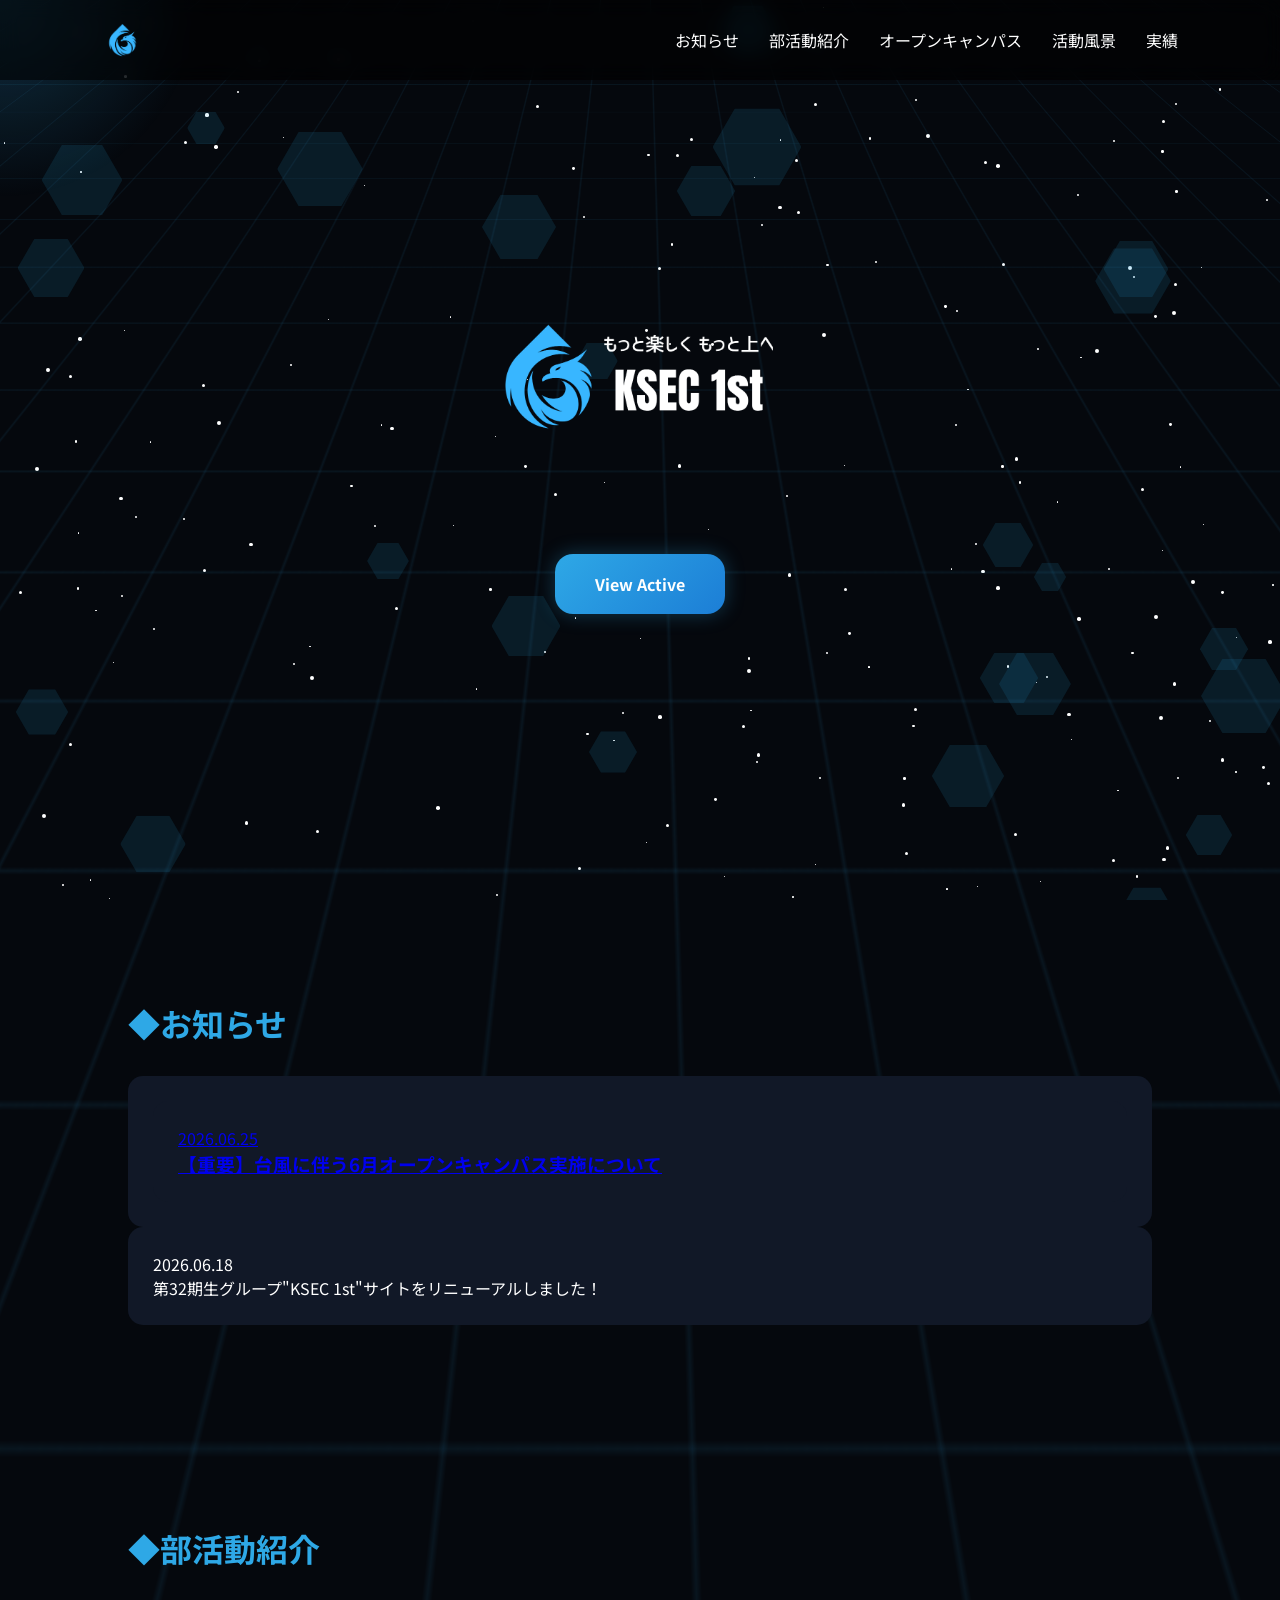
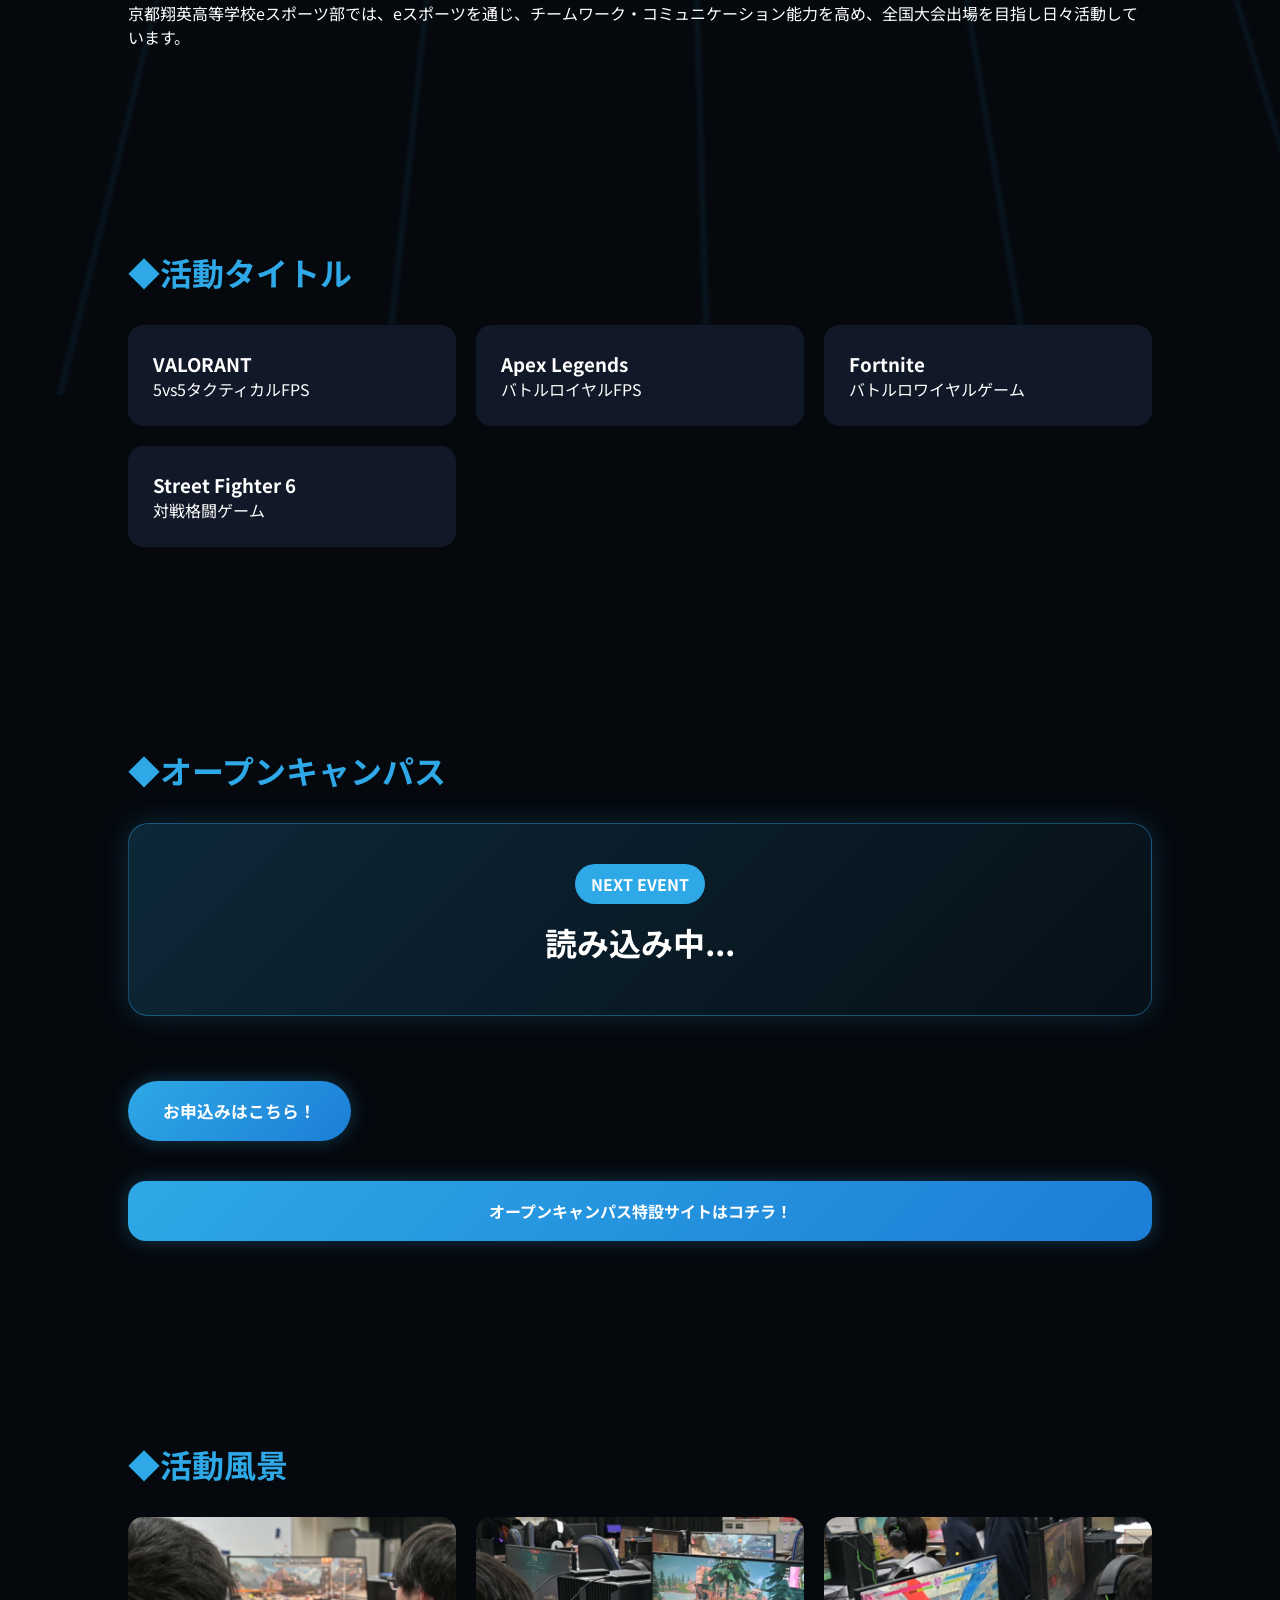
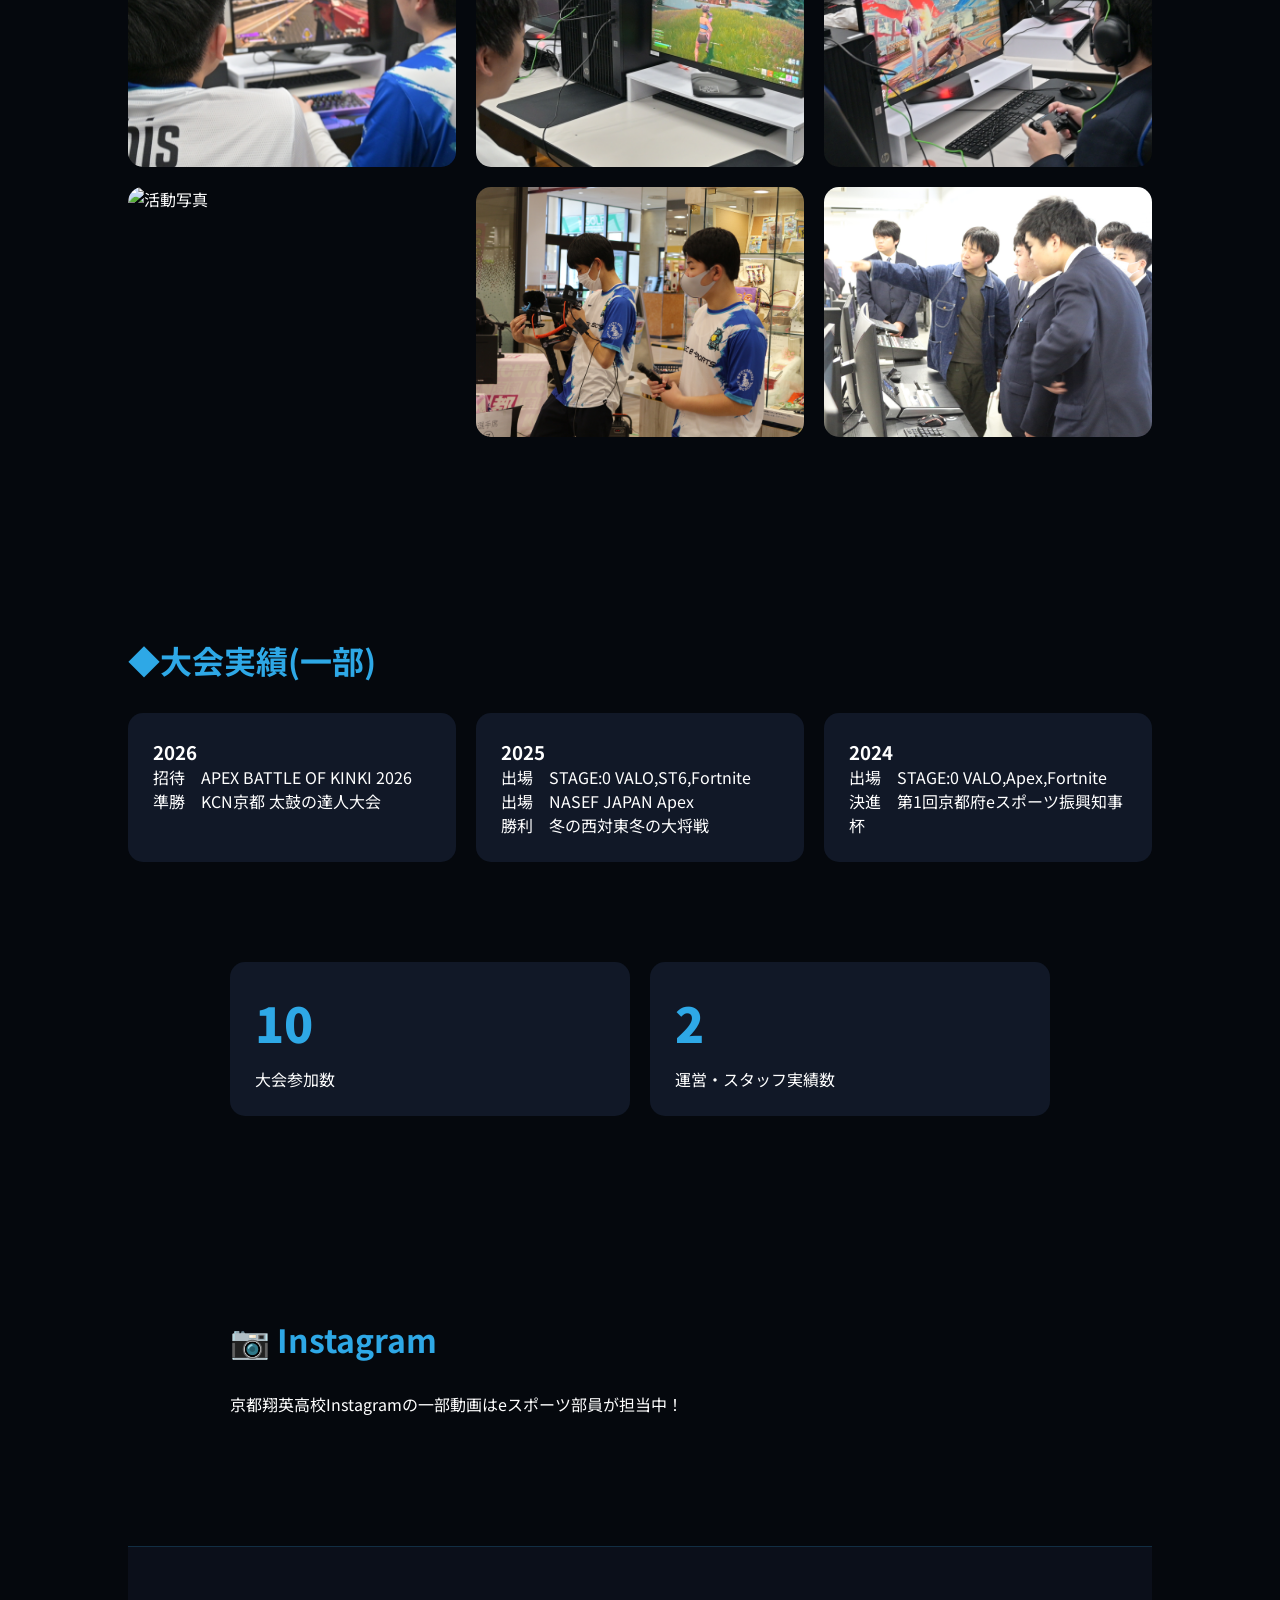
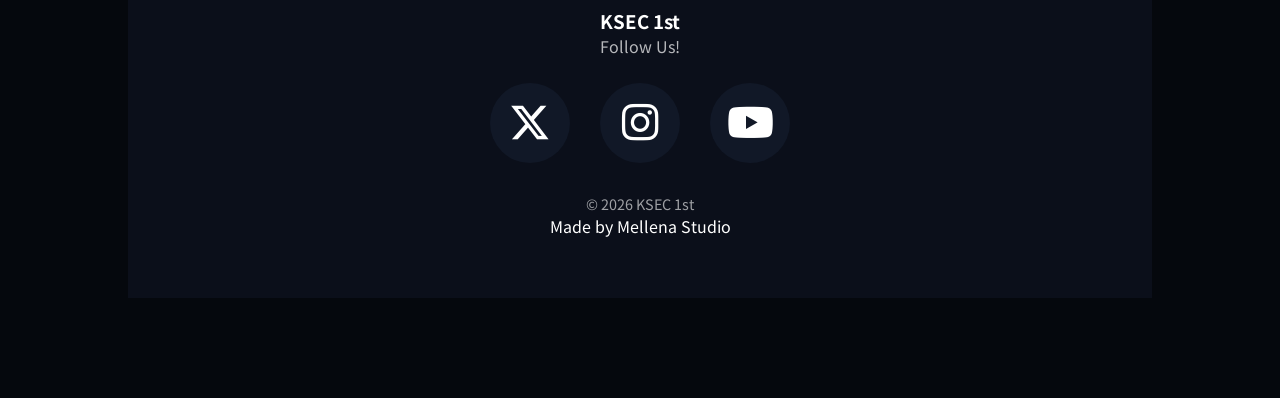
==== commit 563ac5d2: "Update index.html" ====
--- a/index.html
+++ b/index.html
@@ -234,92 +234,7 @@
 
     </a>
 </div>
-
-</div>
-
-  <!-- 全日程 -->
-
-  <div class="campus-list">
-
-    <div class="campus-card">
-
-       <span class="campus-date">
-        OC
-      </span>
-
-      <div>
-        <h4>京都翔英オープンキャンパス</h4>
-        <p>7/25,8/7,9/26,10/24</p>
-        </p>➀9:30～　➁13:30～</p>
-      </div>
-
-    </div>
-
-    <section class="fade">
-
-    <h2>◆ オープンキャンパス全日程</h2>
-
-    <div id="schedule-list" class="campus-list">
-
-    </div>
-
-</section>
-
-    <div class="campus-card">
-
-      <span class="campus-date">
-        EEI
-      </span>
-
-      <div>
-        <h4>入試説明会</h4>
-        <p>11/14,12/12,1/9</p>
-      </div>
-
-    </div>
-
-    <div class="campus-card">
-
-      <span class="campus-date">
-        FA
-      </span>
-
-      <div>
-        <h4>FA平日説明会</h4>
-        <p>7/29,8/26,9/30,10/28</p>
-        </p>全日：16:00～</p>
-      </div>
-
-    </div>
-
-    <div class="campus-card">
-
-      <span class="campus-date">
-        NOC
-      </span>
-
-      <div>
-        <h4>ナイトオープンキャンパス</h4>
-        <p>7/22,9/11,10/16,11/13,12/11</p>
-        </p>全日：17:30～19:00</p>
-      </div>
-
-    </div>
-
-    <div class="campus-card">
-
-      <span class="campus-date">
-        Nu
-      </span>
-
-      <div>
-        <h4>看護科見学会</h4>
-        <p>9/15 9:30〜</p>
-      </div>
-
-  </div>
-
- <div class="campus-btn-wrapper">
+<div>
 
     <a href="open-campus.html" class="hero-btn">
         オープンキャンパス特設サイトはコチラ！
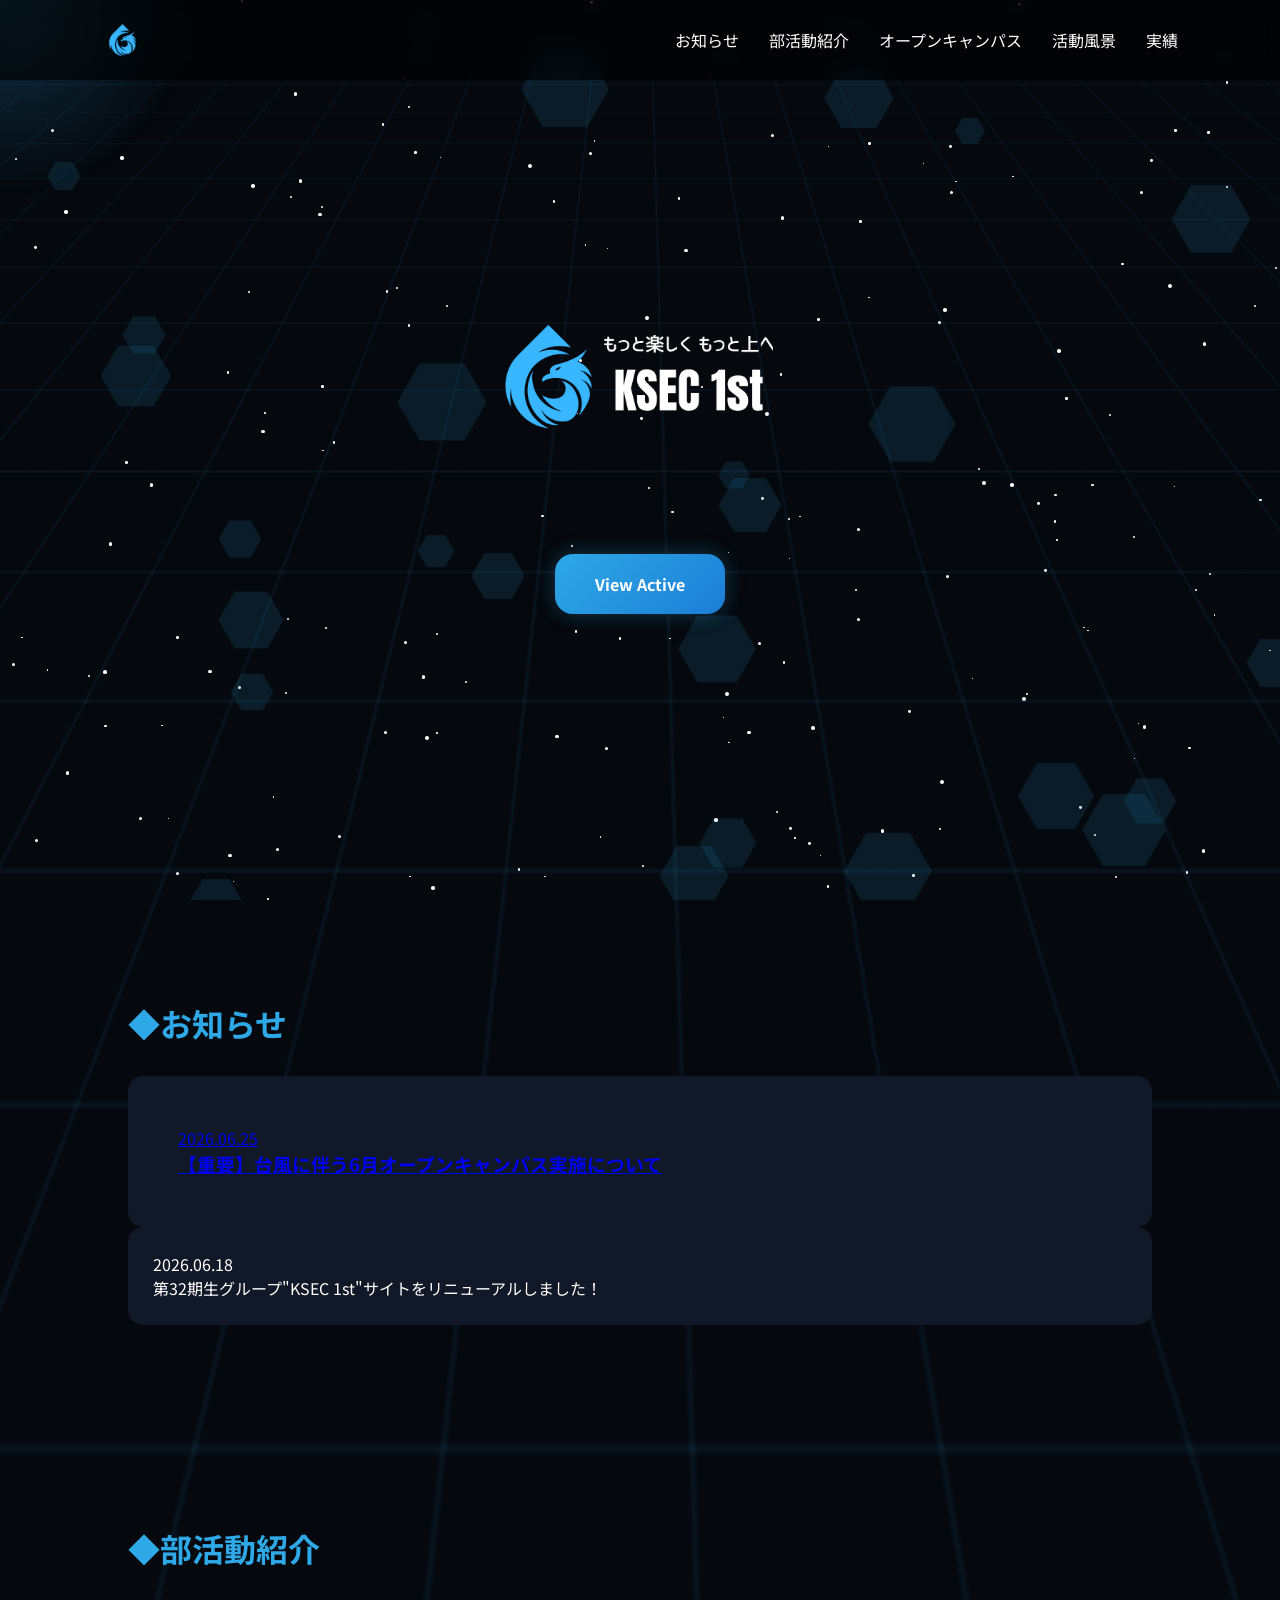
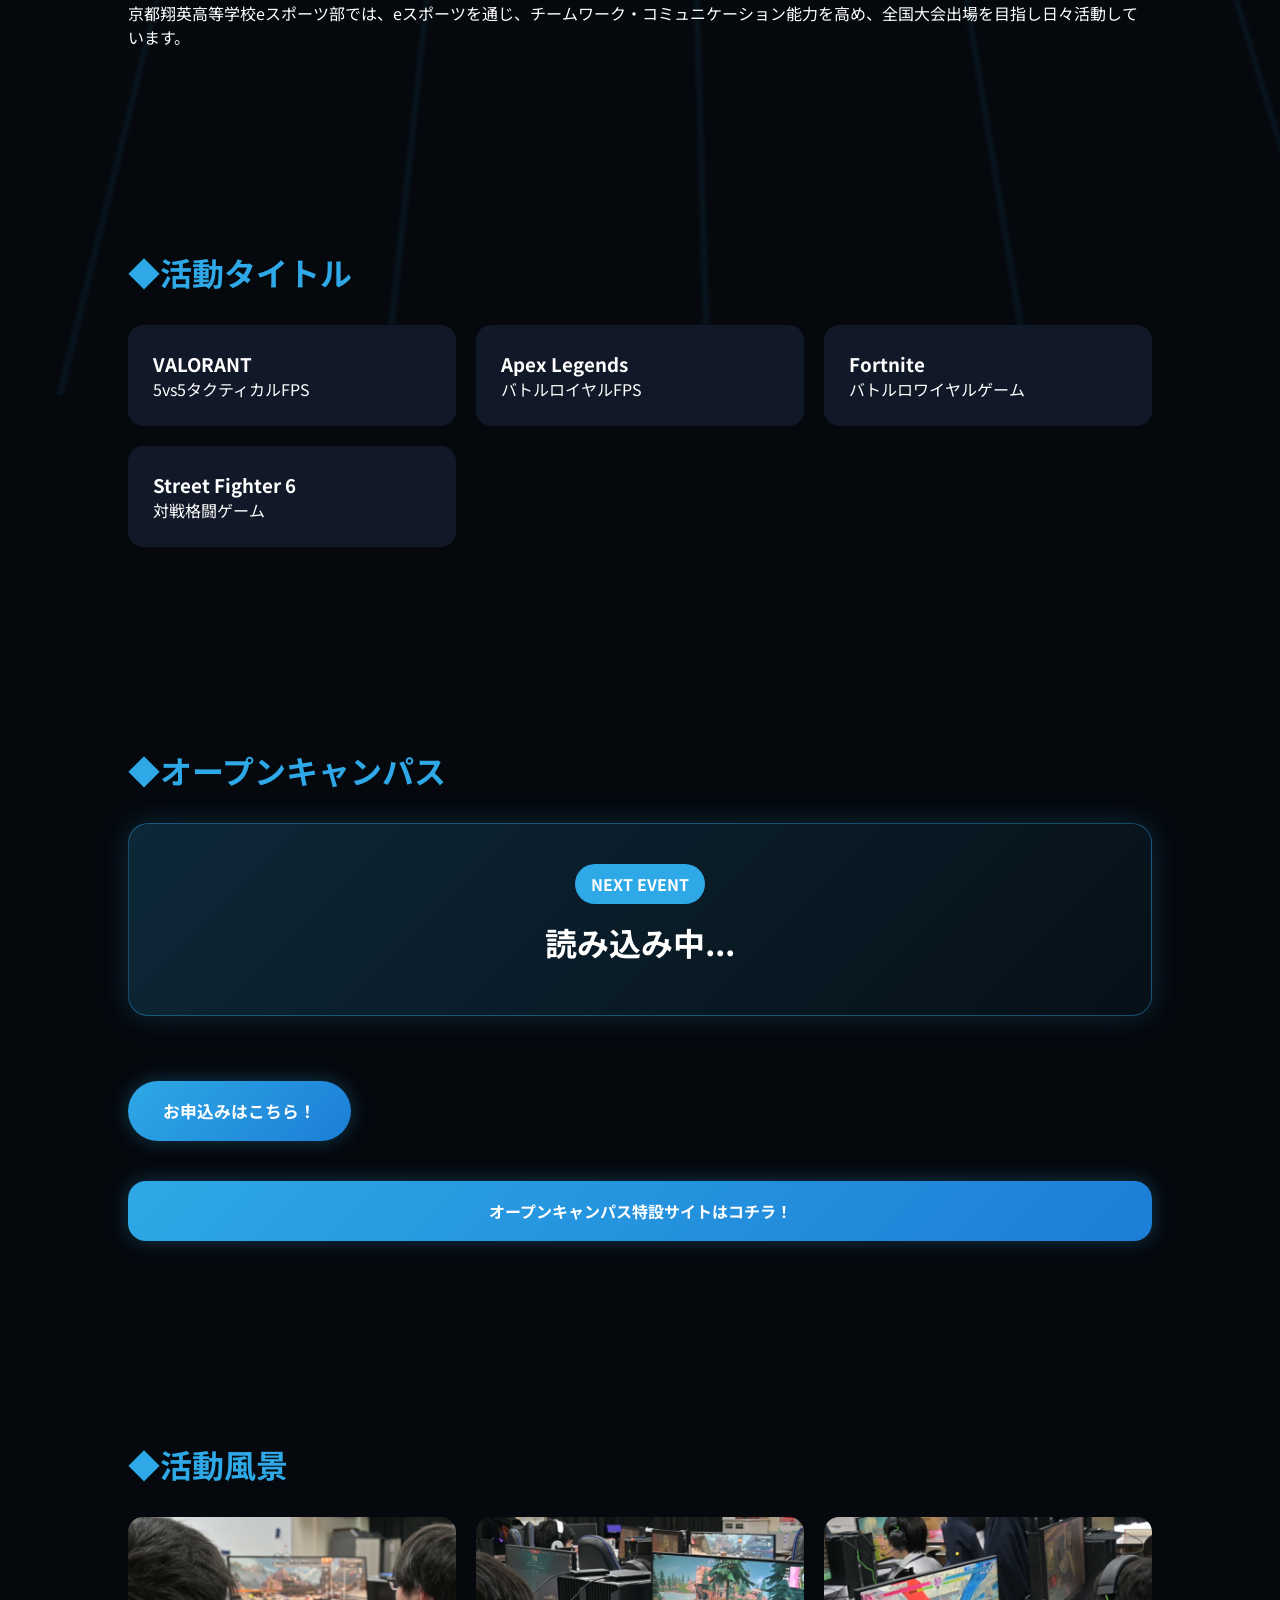
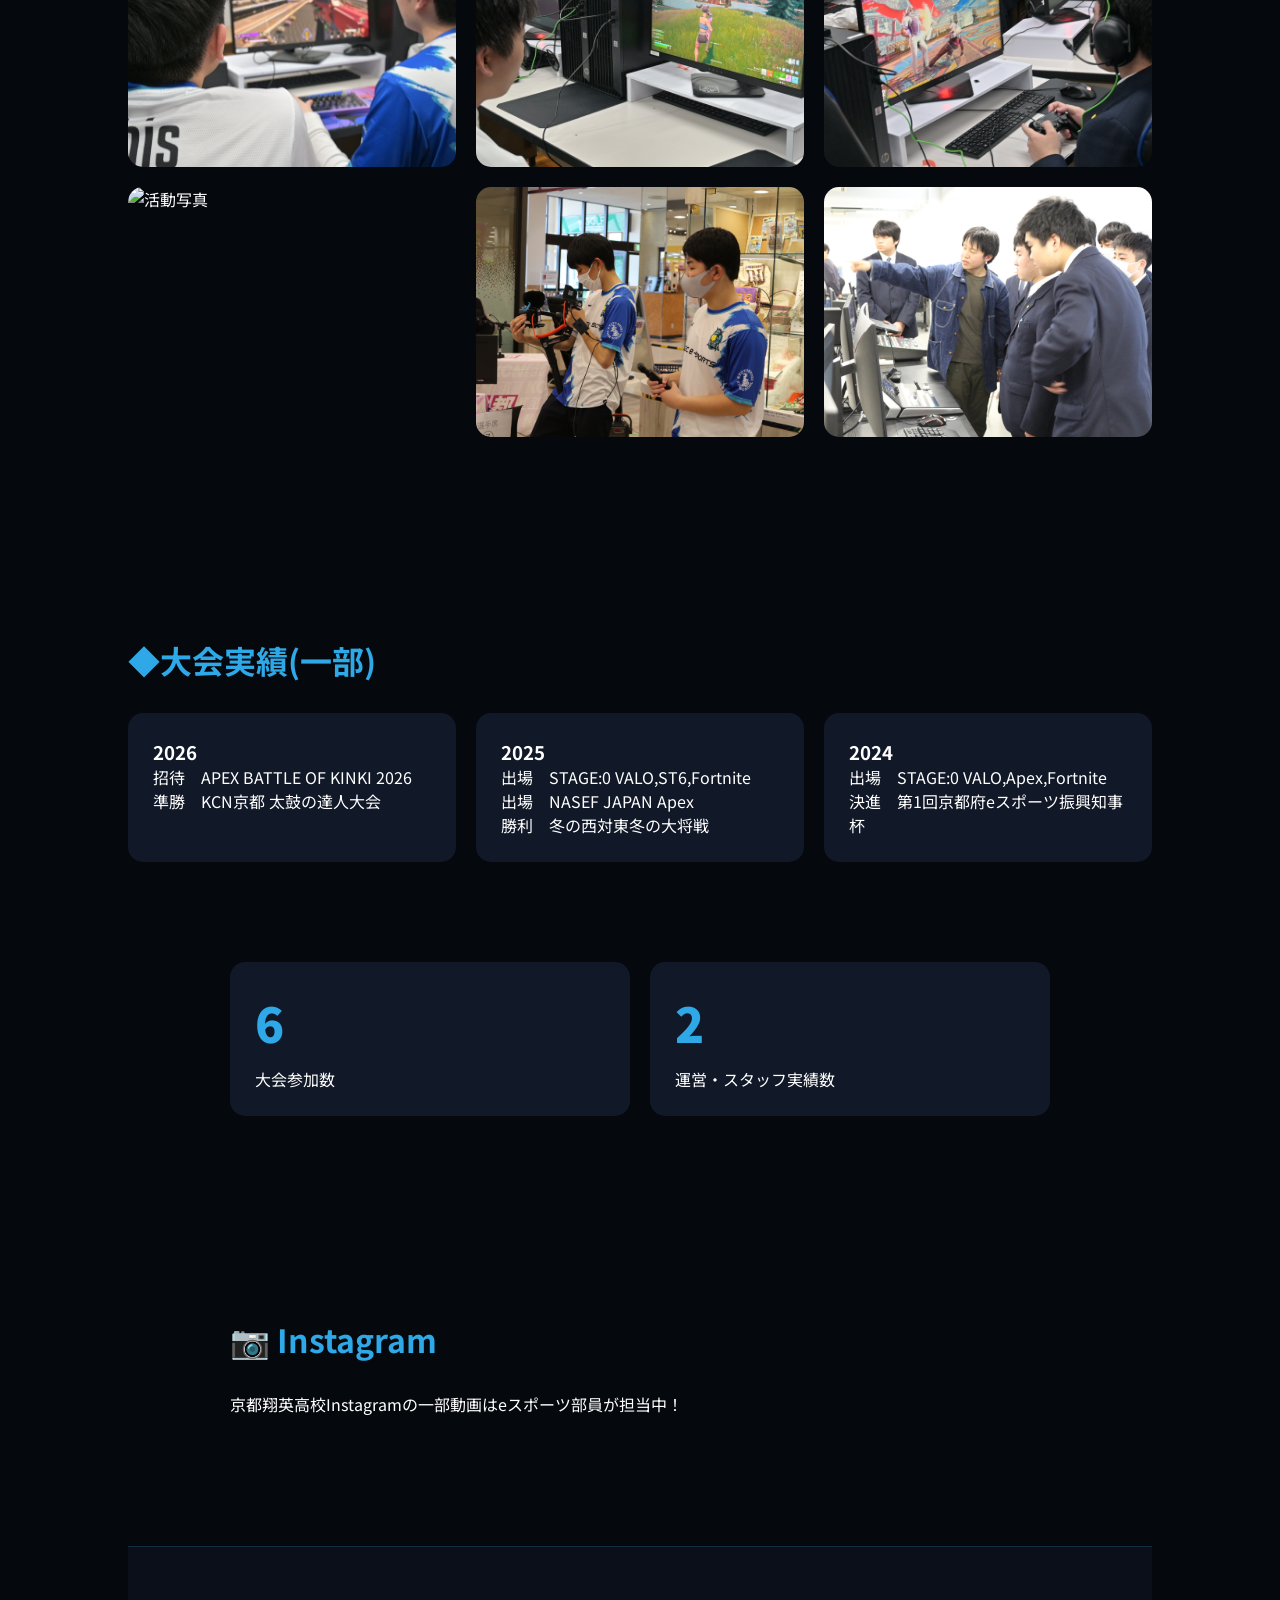
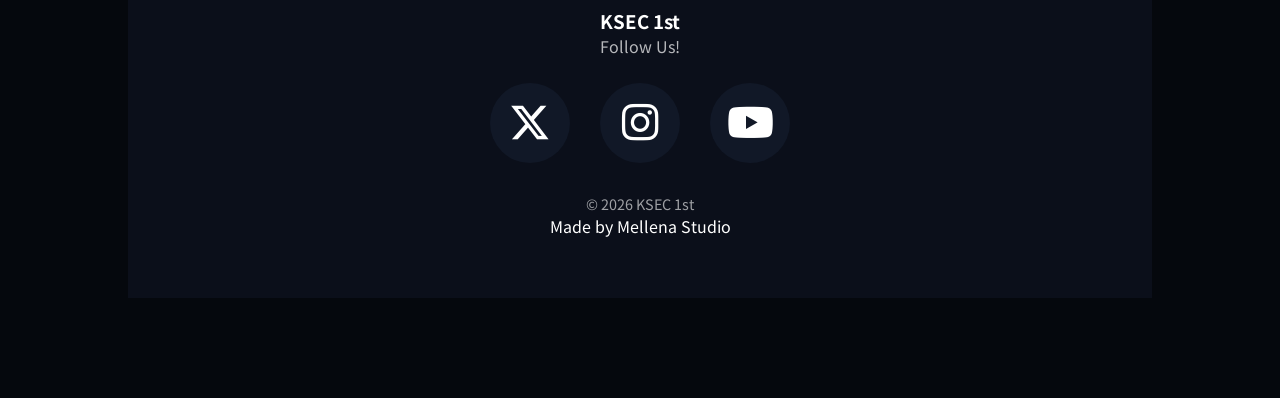
==== commit ecfec223: "Update index.html" ====
--- a/index.html
+++ b/index.html
@@ -234,6 +234,9 @@
 
     </a>
 </div>
+
+</div>
+    
 <div>
 
     <a href="open-campus.html" class="hero-btn">
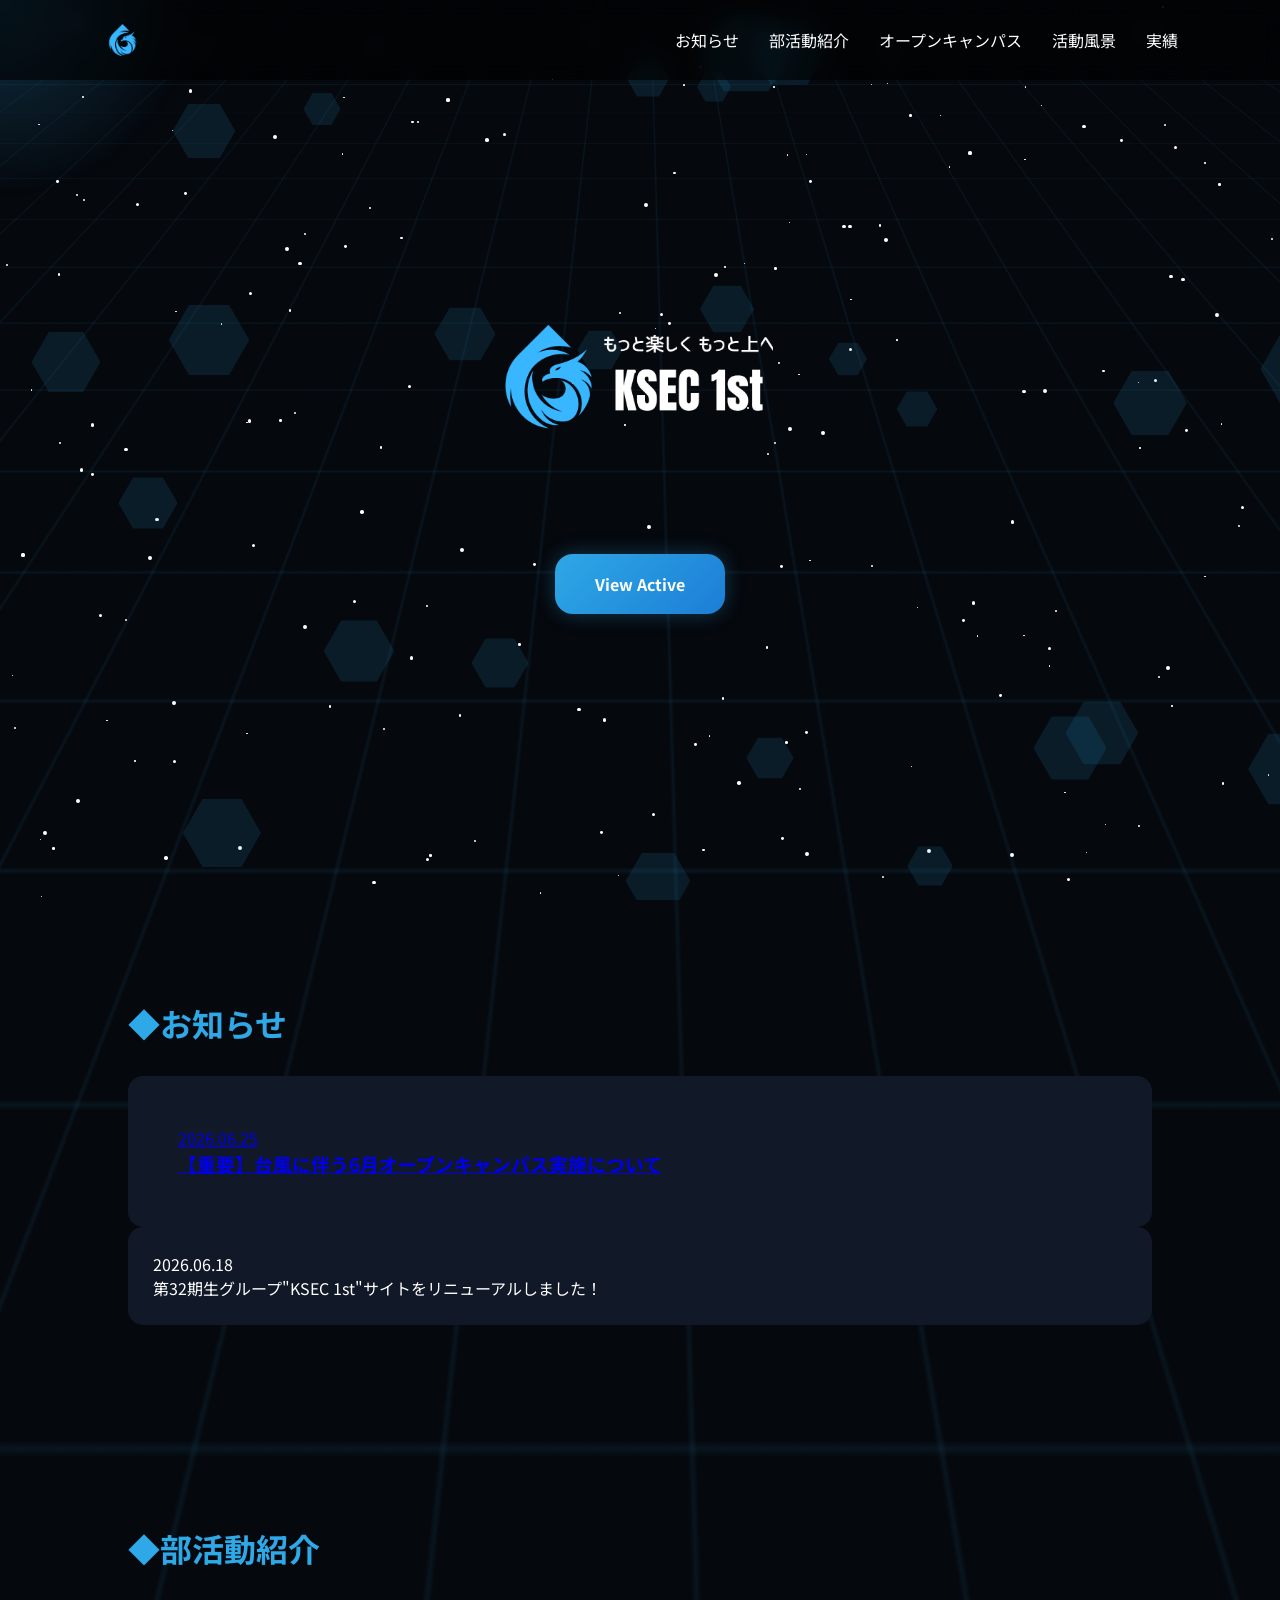
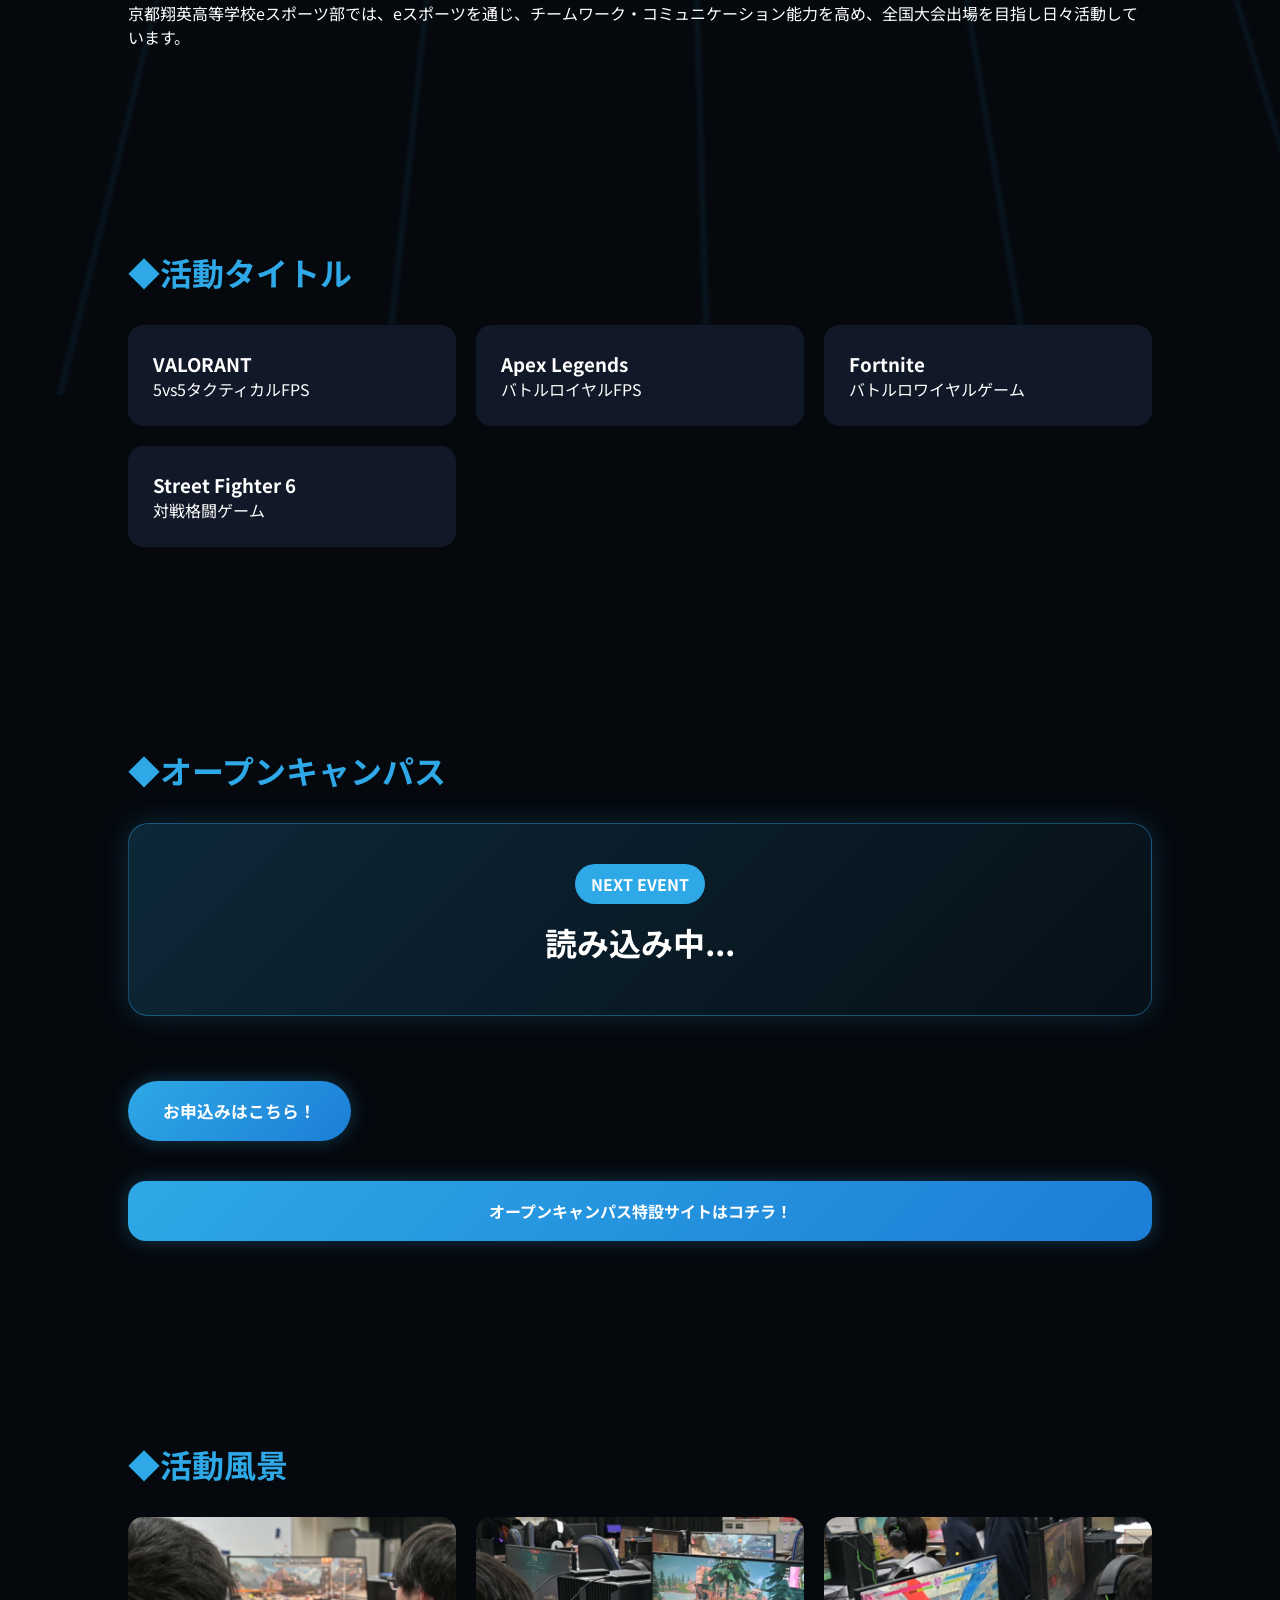
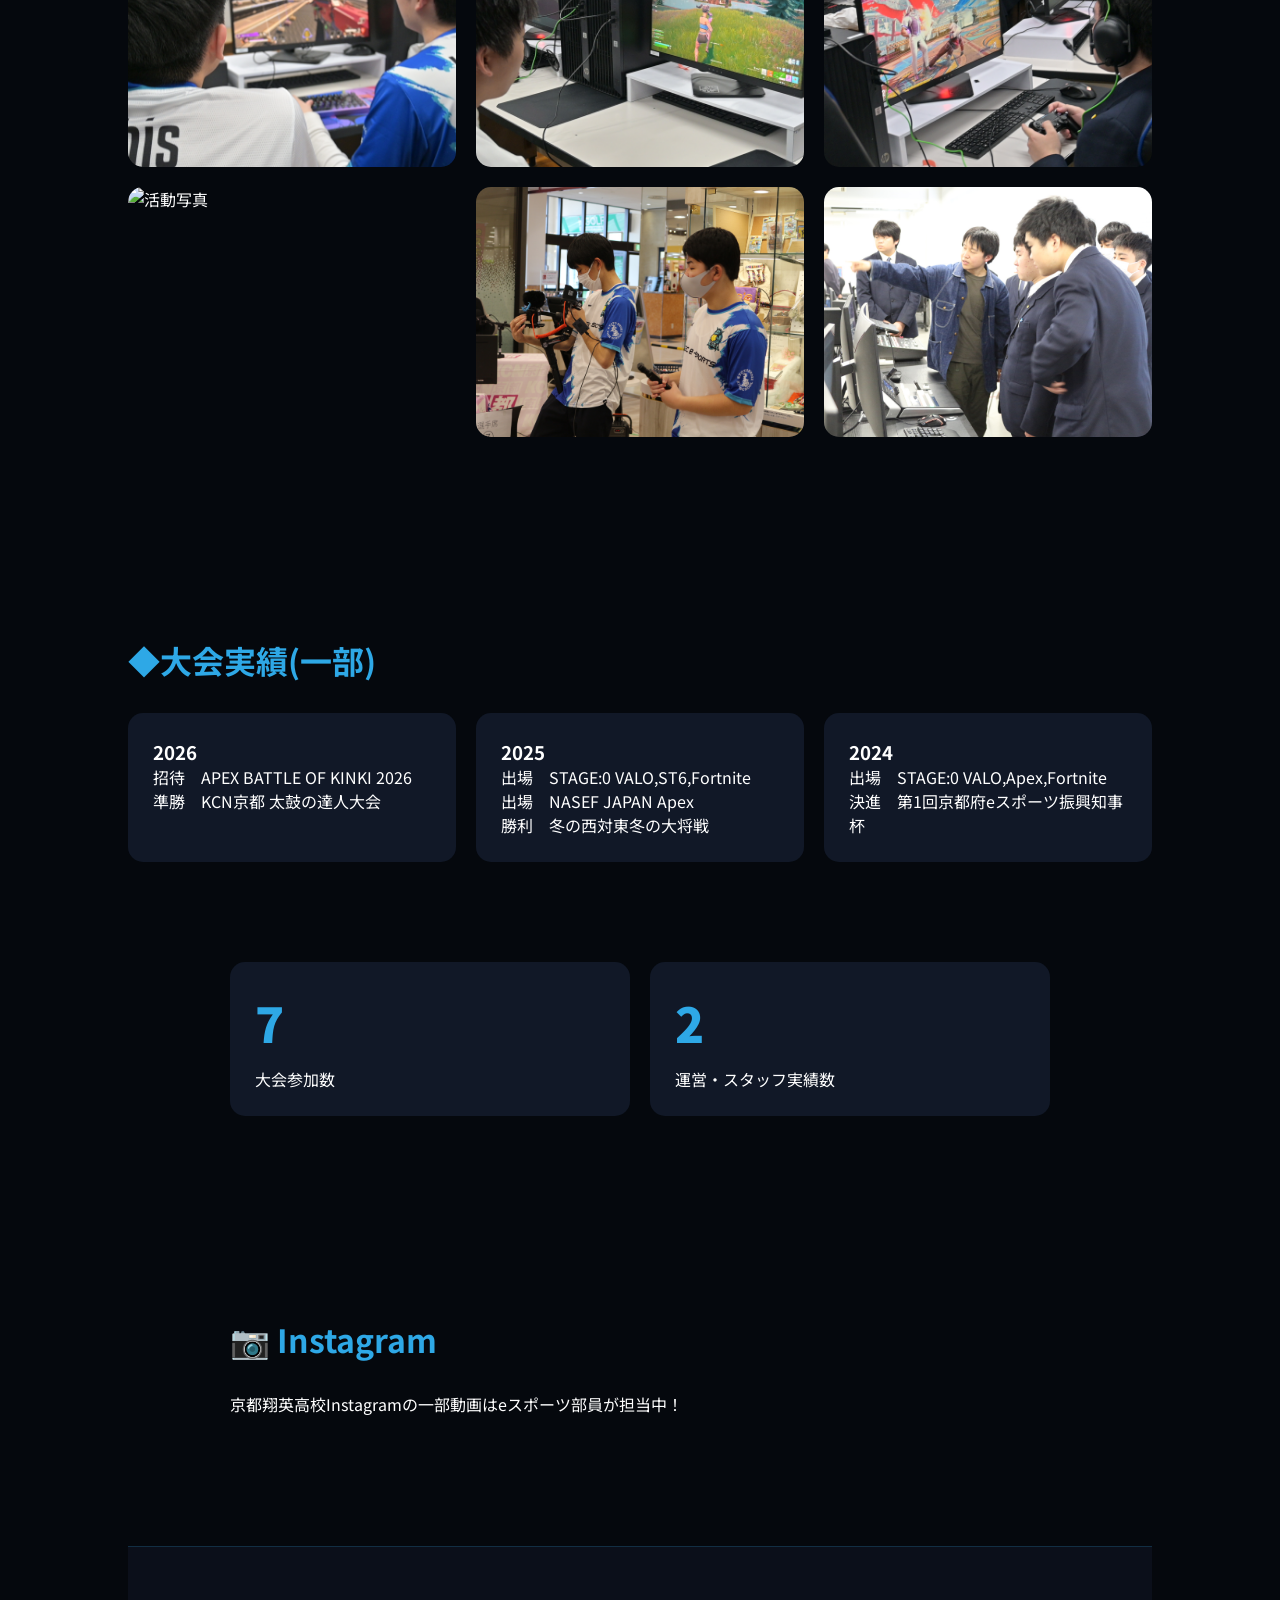
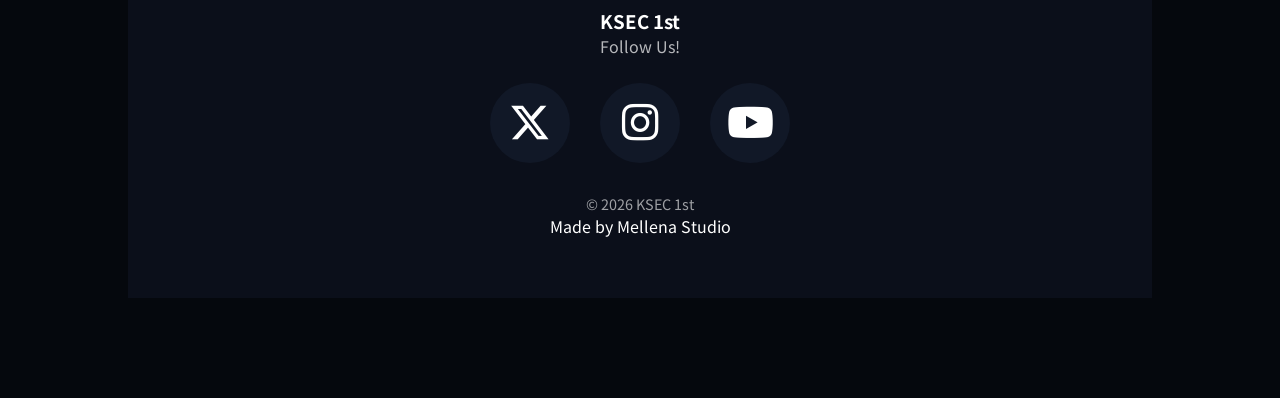
==== commit 6f3b1488: "Update index.html" ====
--- a/index.html
+++ b/index.html
@@ -234,8 +234,6 @@
 
     </a>
 </div>
-
-</div>
     
 <div>
 
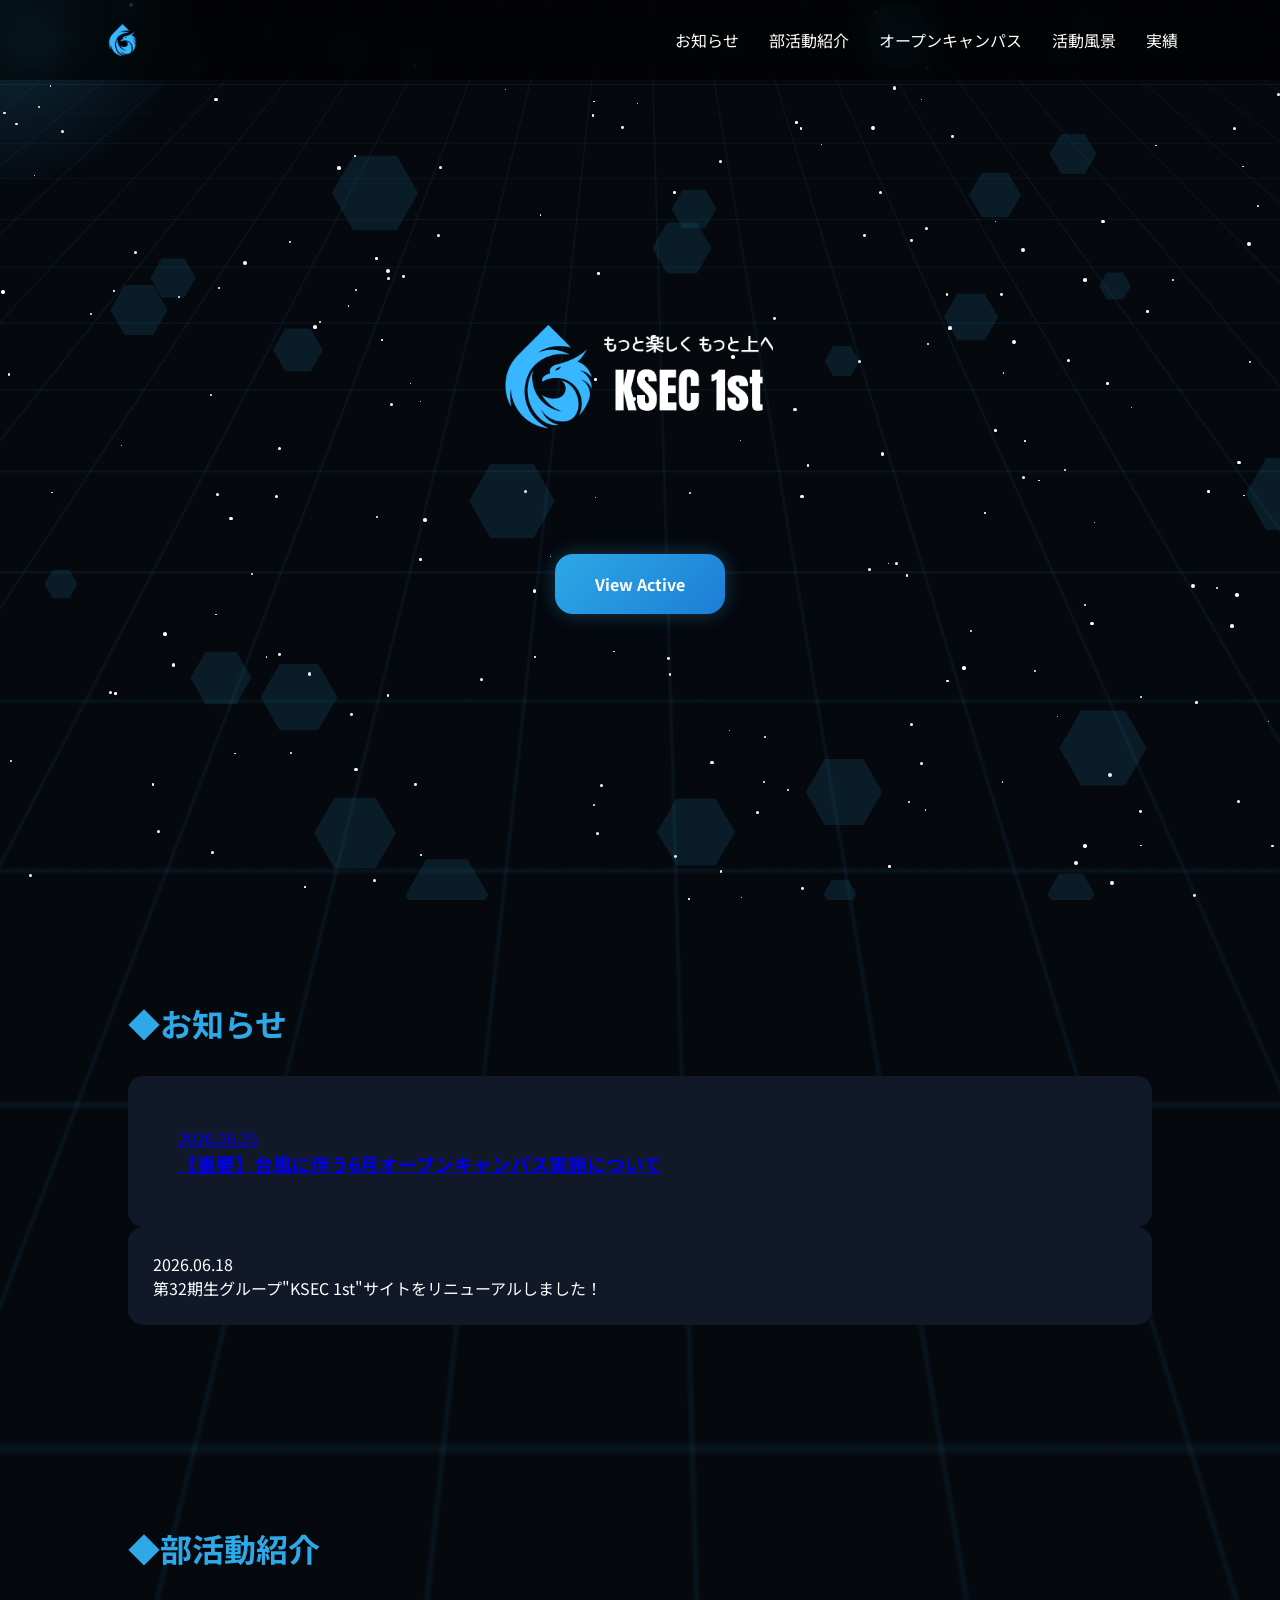
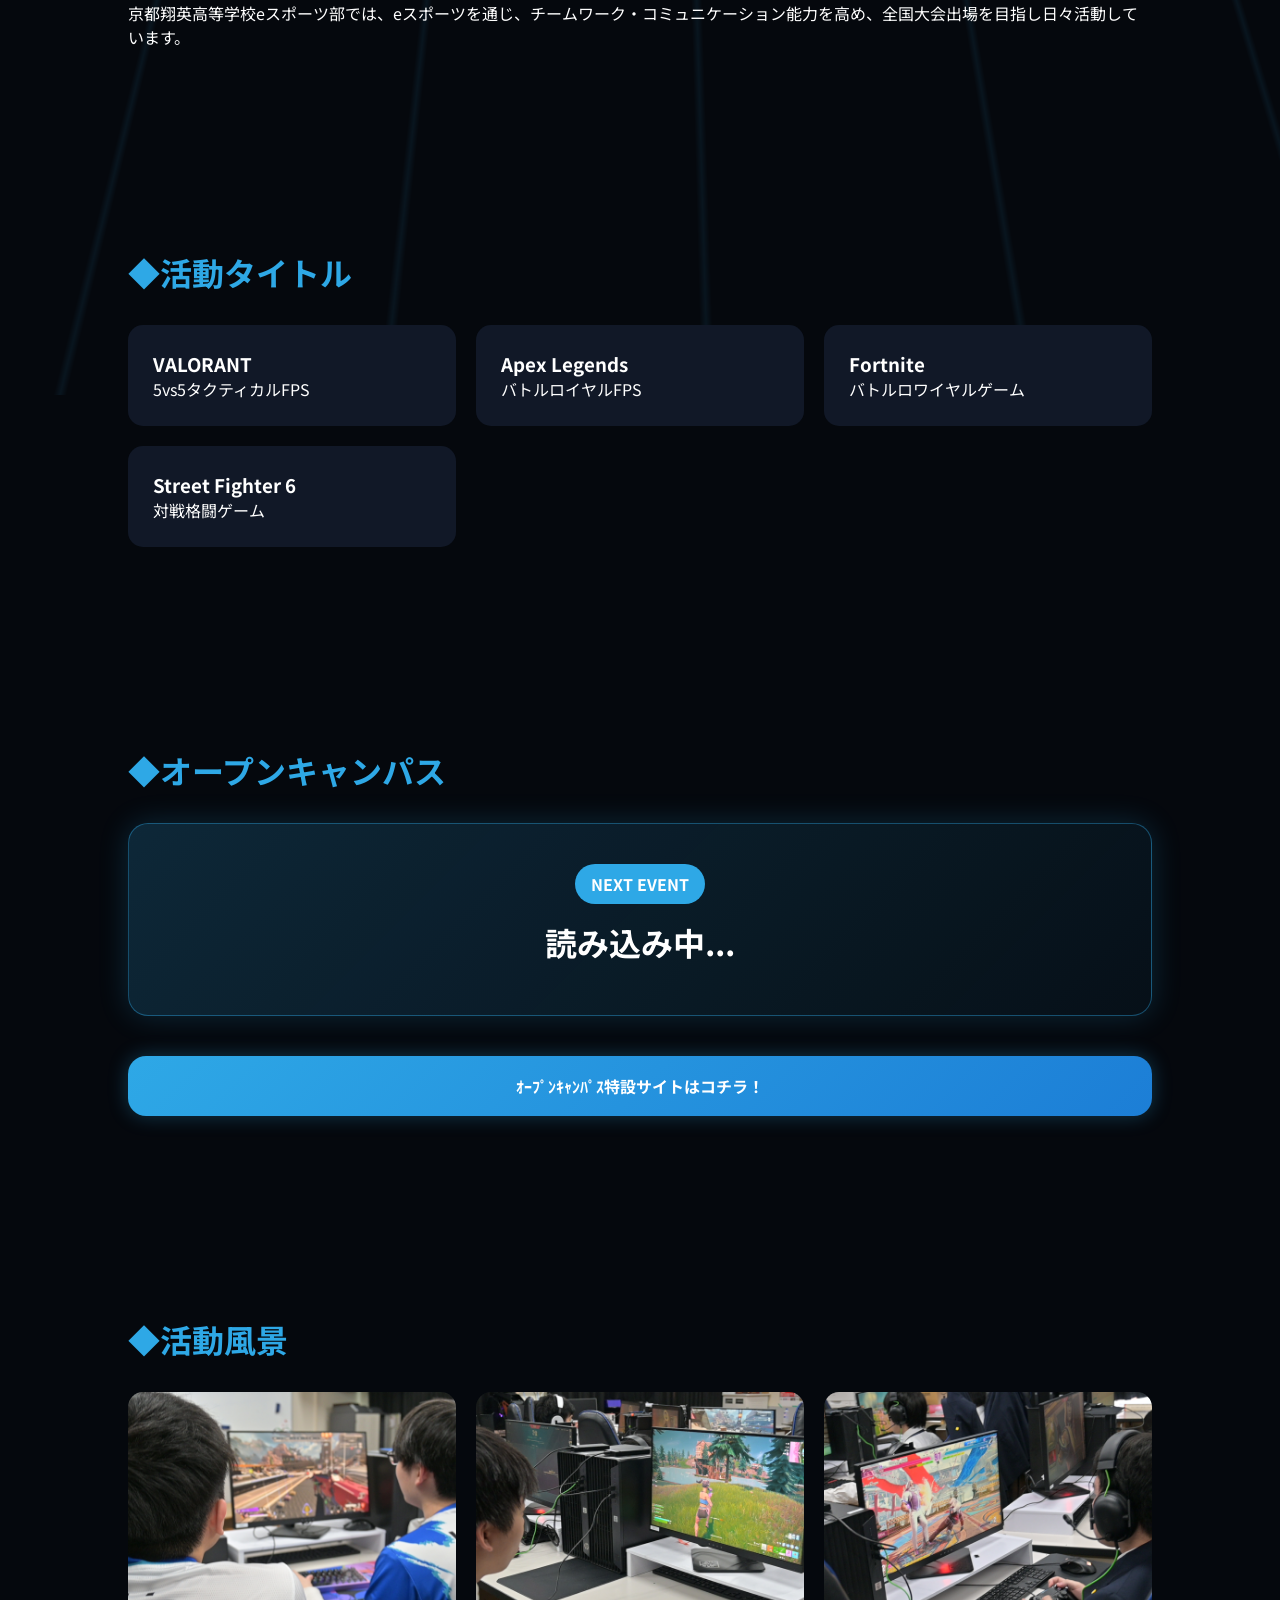
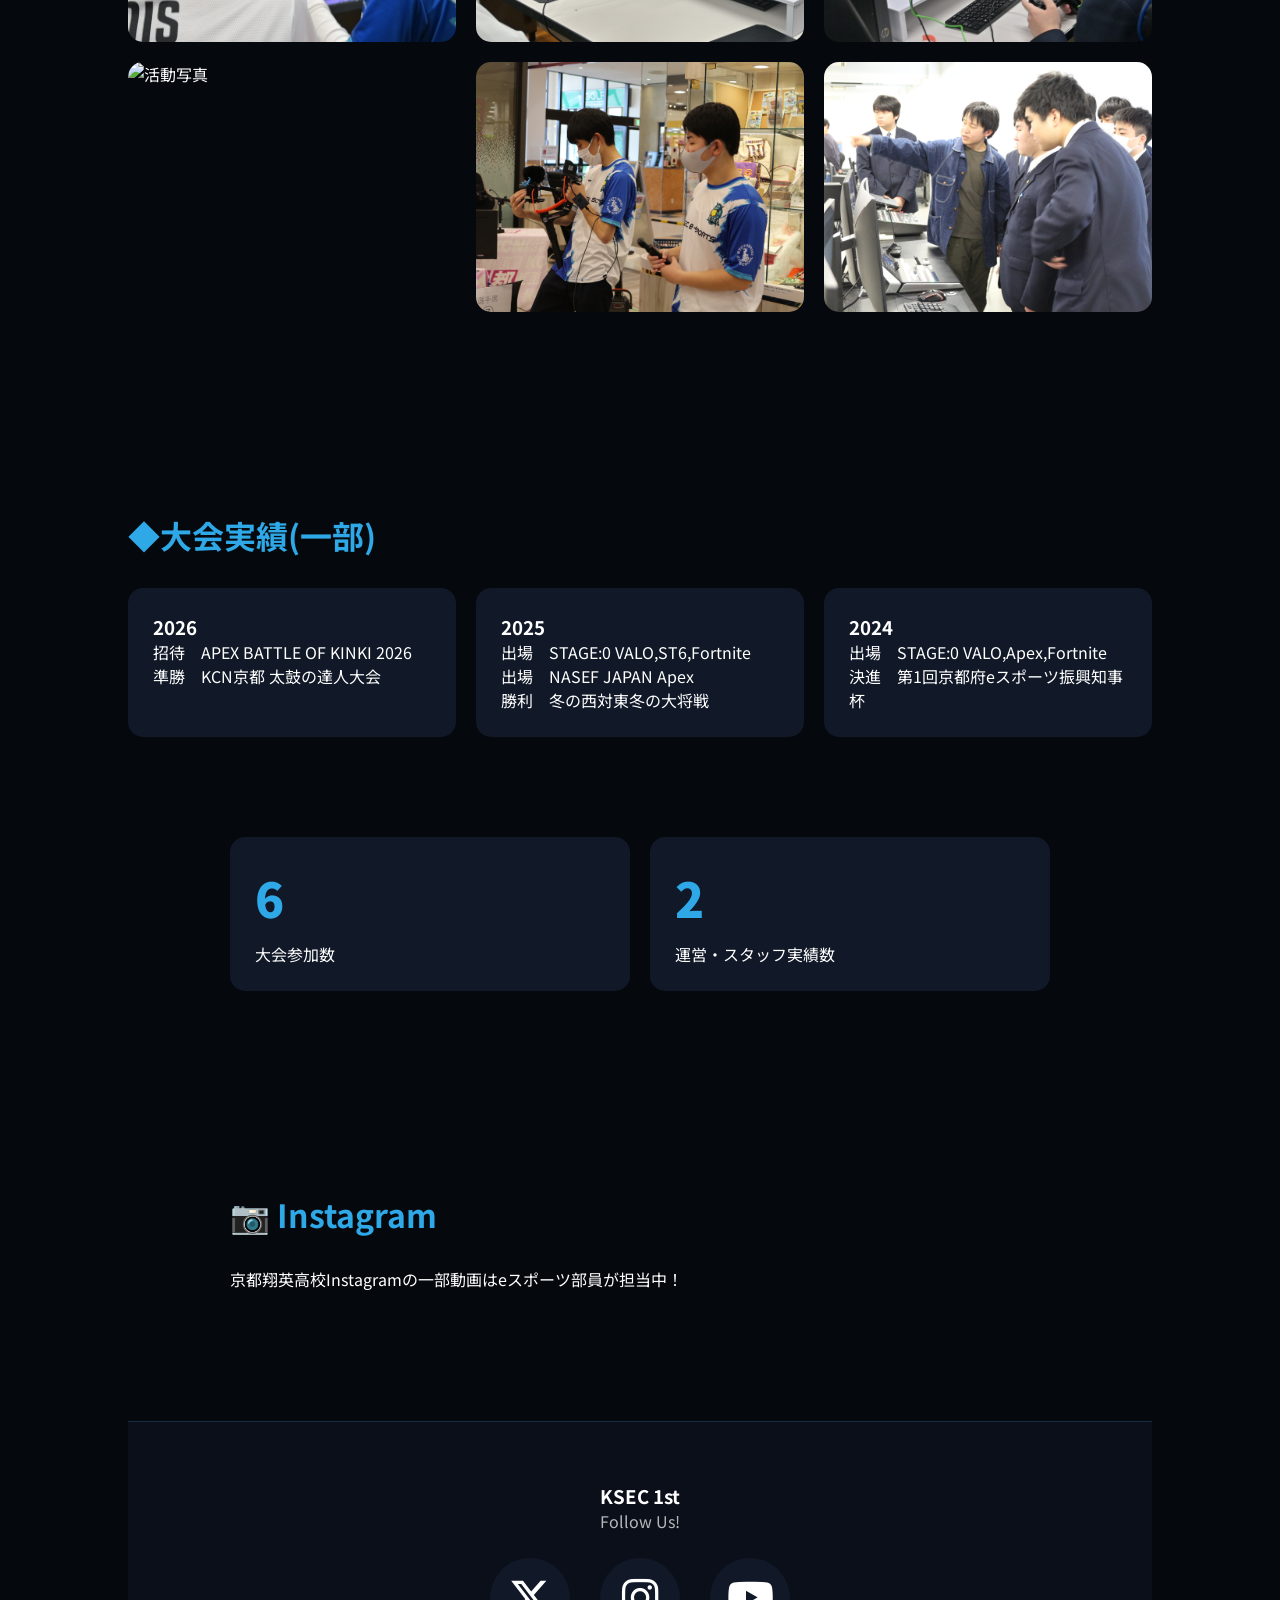
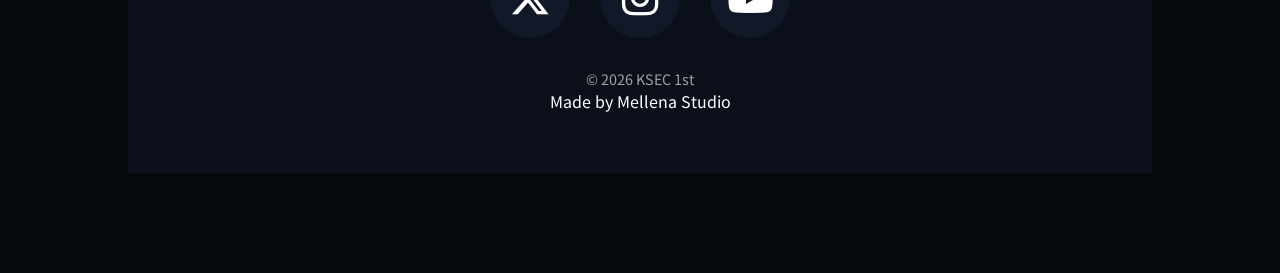
==== commit dc21c6f7: "Update index.html" ====
--- a/index.html
+++ b/index.html
@@ -223,22 +223,11 @@
        class="countdown"></p>
 
 </div>
-
-<div class="campus-btn-wrapper">
-    <a
-      href="http://www.kyoto-shoei.ac.jp/%E5%85%A5%E8%A9%A6%E6%83%85%E5%A0%B1.html"
-      target="_blank"
-      class="campus-btn">
-
-      お申込みはこちら！
-
-    </a>
-</div>
     
 <div>
 
     <a href="open-campus.html" class="hero-btn">
-        オープンキャンパス特設サイトはコチラ！
+        ｵｰﾌﾟﾝｷｬﾝﾊﾟｽ特設サイトはコチラ！
     </a>
 
 </div>
